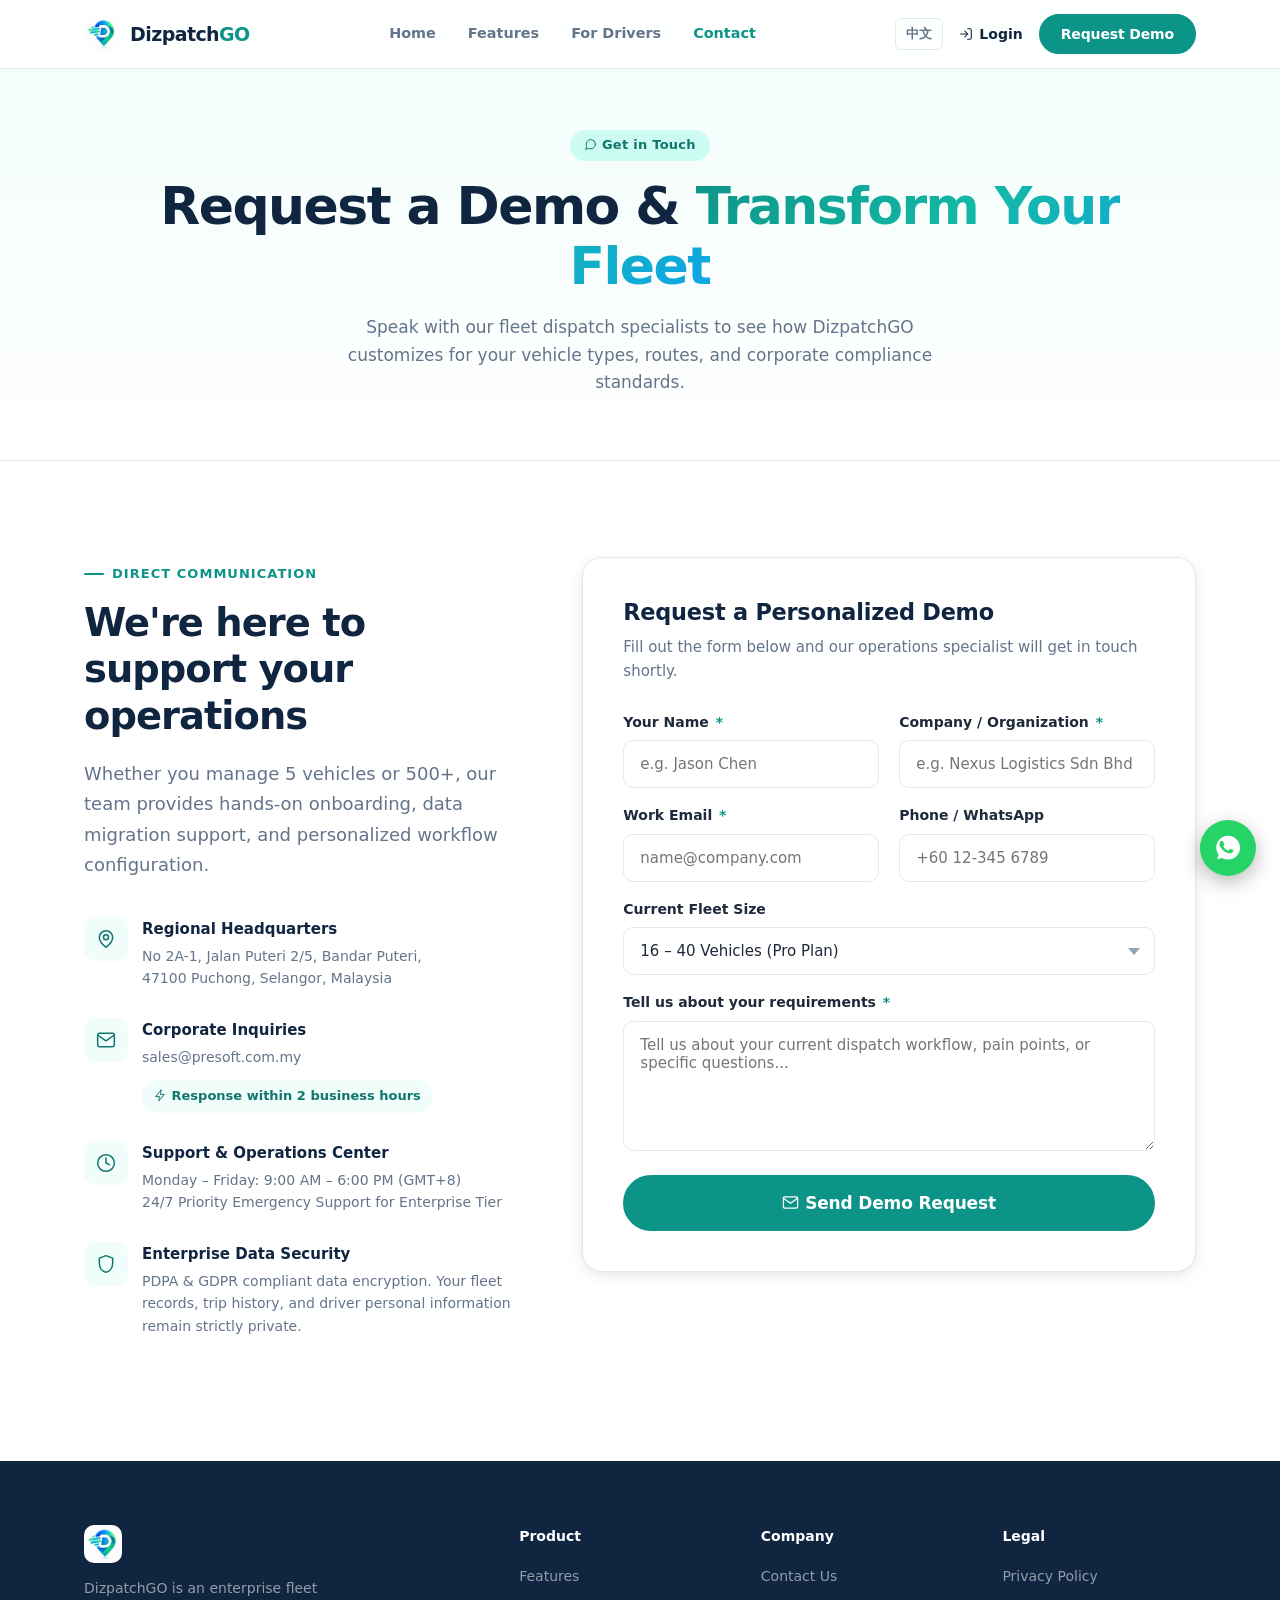
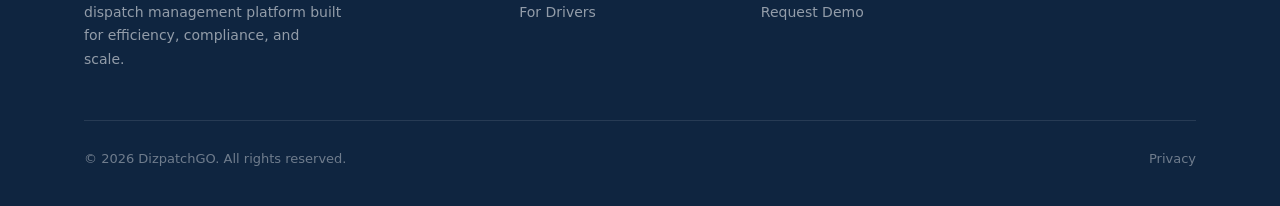
==== contact.html @ c7d15c61 "first commit" ====
<!DOCTYPE html>
<html lang="en">

<head>
  <meta charset="UTF-8">
  <meta name="viewport" content="width=device-width, initial-scale=1.0">
  <meta http-equiv="X-Content-Type-Options" content="nosniff">
  <meta http-equiv="X-Frame-Options" content="DENY">
  <meta http-equiv="Content-Security-Policy"
    content="default-src 'self'; style-src 'self' 'unsafe-inline' https://fonts.googleapis.com; font-src https://fonts.gstatic.com; script-src 'self'; img-src 'self' data:; connect-src 'self';">
  <title>Contact Us — DizpatchGO Fleet Dispatch</title>
  <meta name="description"
    content="Request a live demo of DizpatchGO or get in touch with our enterprise fleet operations consulting team.">
  <meta name="robots" content="index, follow">
  <link rel="preconnect" href="https://fonts.googleapis.com">
  <link rel="preconnect" href="https://fonts.gstatic.com" crossorigin>
  <link href="https://fonts.googleapis.com/css2?family=Inter:wght@300;400;500;600;700;800;900&display=swap"
    rel="stylesheet">
  <link rel="stylesheet" href="css/style.css?v=20260921">
  <style>
    .contact-badge-pill {
      display: inline-flex;
      align-items: center;
      gap: 6px;
      padding: 6px 12px;
      border-radius: 999px;
      background: var(--bg-teal);
      color: var(--teal-dark);
      font-size: 0.8125rem;
      font-weight: 700;
      margin-top: 12px;
    }
  </style>
</head>

<body>

  <!-- ═══════════════════════════════════════════════════
     NAVIGATION
═══════════════════════════════════════════════════ -->
  <header>
    <nav class="nav" role="navigation" aria-label="Main navigation">
      <div class="container">
        <div class="nav-inner">
          <a href="index.html" class="nav-logo" aria-label="DizpatchGO home">
            <img src="assets/brandlogo.png" alt="DizpatchGO Logo" class="logo-mark">
            <span class="logo-text">Dizpatch<span>GO</span></span>
          </a>

          <div class="nav-links" role="menubar">
            <a href="index.html" role="menuitem">
              <span class="en">Home</span><span class="zh">首页</span>
            </a>
            <a href="features.html" role="menuitem">
              <span class="en">Features</span><span class="zh">功能</span>
            </a>
            <a href="for-drivers.html" role="menuitem">
              <span class="en">For Drivers</span><span class="zh">司机专区</span>
            </a>
            <a href="contact.html" class="active" role="menuitem">
              <span class="en">Contact</span><span class="zh">联系我们</span>
            </a>
          </div>

          <div class="nav-cta">
            <button class="lang-switch" id="langSwitchBtn" type="button" aria-label="Switch language">中文</button>
            <a href="https://vehicle-management-system.dizpatchgo.com/" class="nav-login"><svg class="icon-svg" style="display:inline-block;width:1em;height:1em;vertical-align:-0.15em;flex-shrink:0;" viewBox="0 0 24 24" fill="none" stroke="currentColor" stroke-width="1.8" stroke-linecap="round" stroke-linejoin="round" aria-hidden="true" focusable="false"><path d="M15 3h4a2 2 0 0 1 2 2v14a2 2 0 0 1-2 2h-4"/><path d="M10 17l5-5-5-5"/><path d="M15 12H3"/></svg><span class="en">Login</span><span class="zh">登录</span></a>
            <a href="contact.html" class="btn btn-primary btn-sm">
              <span class="en">Request Demo</span><span class="zh">申请演示</span>
            </a>
          </div>

          <button class="hamburger" id="hamburgerBtn" type="button" aria-label="Open menu" aria-expanded="false"
            aria-controls="mobileMenu">
            <span></span><span></span><span></span>
          </button>
        </div>
      </div>
      <div class="mobile-menu" id="mobileMenu" role="menu">
        <a href="index.html" role="menuitem"><span class="en">Home</span><span class="zh">首页</span></a>
        <a href="features.html" role="menuitem"><span class="en">Features</span><span class="zh">功能</span></a>
        <a href="for-drivers.html" role="menuitem"><span class="en">For Drivers</span><span class="zh">司机专区</span></a>
        <a href="contact.html" role="menuitem"><span class="en">Contact</span><span class="zh">联系我们</span></a>
        <button class="lang-switch" id="mobileLangSwitchBtn" type="button"
          style="margin-top:8px;padding:8px 0;text-align:left;background:none;border:none;color:var(--teal);font-weight:700;">Switch
          to 中文</button>
        <a href="https://vehicle-management-system.dizpatchgo.com/" class="nav-login"><svg class="icon-svg" style="display:inline-block;width:1em;height:1em;vertical-align:-0.15em;flex-shrink:0;" viewBox="0 0 24 24" fill="none" stroke="currentColor" stroke-width="1.8" stroke-linecap="round" stroke-linejoin="round" aria-hidden="true" focusable="false"><path d="M15 3h4a2 2 0 0 1 2 2v14a2 2 0 0 1-2 2h-4"/><path d="M10 17l5-5-5-5"/><path d="M15 12H3"/></svg><span class="en">Login</span><span class="zh">登录</span></a>
        <a href="contact.html" class="btn btn-primary btn-sm" style="margin-top:10px;"><span class="en">Request
            Demo</span><span class="zh">申请演示</span></a>
      </div>
    </nav>
  </header>

  <main id="main-content">

    <!-- ═══════════════════════════════════════════════════
     PAGE HERO
═══════════════════════════════════════════════════ -->
    <section class="page-hero" aria-labelledby="contact-hero-heading">
      <div class="container">
        <div class="page-hero-label">
          <span class="badge badge-teal">
            <span class="en"><svg class="icon-svg" style="display:inline-block;width:1em;height:1em;vertical-align:-0.15em;flex-shrink:0;" viewBox="0 0 24 24" fill="none" stroke="currentColor" stroke-width="1.8" stroke-linecap="round" stroke-linejoin="round" aria-hidden="true" focusable="false"><path d="M21 11.5a8.38 8.38 0 0 1-.9 3.8 8.5 8.5 0 0 1-7.6 4.7 8.38 8.38 0 0 1-3.8-.9L3 21l1.9-5.7a8.38 8.38 0 0 1-.9-3.8 8.5 8.5 0 0 1 4.7-7.6 8.38 8.38 0 0 1 3.8-.9h.5a8.48 8.48 0 0 1 8 8v.5Z"/></svg> Get in Touch</span>
            <span class="zh"><svg class="icon-svg" style="display:inline-block;width:1em;height:1em;vertical-align:-0.15em;flex-shrink:0;" viewBox="0 0 24 24" fill="none" stroke="currentColor" stroke-width="1.8" stroke-linecap="round" stroke-linejoin="round" aria-hidden="true" focusable="false"><path d="M21 11.5a8.38 8.38 0 0 1-.9 3.8 8.5 8.5 0 0 1-7.6 4.7 8.38 8.38 0 0 1-3.8-.9L3 21l1.9-5.7a8.38 8.38 0 0 1-.9-3.8 8.5 8.5 0 0 1 4.7-7.6 8.38 8.38 0 0 1 3.8-.9h.5a8.48 8.48 0 0 1 8 8v.5Z"/></svg> 联系我们</span>
          </span>
        </div>
        <h1 class="h1" id="contact-hero-heading">
          <span class="en">Request a Demo &amp; <span class="gradient-text">Transform Your Fleet</span></span>
          <span class="zh">预约系统演示，<span class="gradient-text">重塑车队运营效能</span></span>
        </h1>
        <p>
          <span class="en">Speak with our fleet dispatch specialists to see how DizpatchGO customizes for your vehicle
            types, routes, and corporate compliance standards.</span>
          <span class="zh">与我们的车队调度专家深入沟通，了解 DizpatchGO 如何精准适配您的车型配置、运行线路与企业合规需求。</span>
        </p>
      </div>
    </section>

    <!-- ═══════════════════════════════════════════════════
     CONTACT FORM & INFO SECTION
═══════════════════════════════════════════════════ -->
    <section class="section">
      <div class="container">
        <div class="contact-grid">

          <!-- Left Column: Info & Details -->
          <div class="reveal">
            <div class="section-label">
              <span class="en">Direct Communication</span>
              <span class="zh">直接联系渠道</span>
            </div>
            <h2 class="h2" style="color:var(--navy);margin-bottom:20px;">
              <span class="en">We're here to support your operations</span>
              <span class="zh">时刻为您的车队运营保驾护航</span>
            </h2>
            <p class="body-lg text-muted" style="margin-bottom:36px;">
              <span class="en">Whether you manage 5 vehicles or 500+, our team provides hands-on onboarding, data
                migration support, and personalized workflow configuration.</span>
              <span class="zh">无论您管理 5 辆还是 500+ 辆车，我们团队都提供全流程入驻指导、历史数据迁移协助与个性化调度工作流配置。</span>
            </p>

            <div class="contact-info-item">
              <div class="contact-icon" aria-hidden="true"><svg class="icon-svg" style="display:inline-block;width:1em;height:1em;vertical-align:-0.15em;flex-shrink:0;" viewBox="0 0 24 24" fill="none" stroke="currentColor" stroke-width="1.8" stroke-linecap="round" stroke-linejoin="round" aria-hidden="true" focusable="false"><path d="M20 10c0 6-8 12-8 12s-8-6-8-12a8 8 0 0 1 16 0Z"/><circle cx="12" cy="10" r="3"/></svg></div>
              <div>
                <h4><span class="en">Regional Headquarters</span><span class="zh">区域总部地址</span></h4>
                <p>
                  No 2A-1, Jalan Puteri 2/5, Bandar Puteri,<br>
                  47100 Puchong, Selangor, Malaysia
                </p>
              </div>
            </div>

            <div class="contact-info-item">
              <div class="contact-icon" aria-hidden="true"><svg class="icon-svg" style="display:inline-block;width:1em;height:1em;vertical-align:-0.15em;flex-shrink:0;" viewBox="0 0 24 24" fill="none" stroke="currentColor" stroke-width="1.8" stroke-linecap="round" stroke-linejoin="round" aria-hidden="true" focusable="false"><rect x="2" y="4" width="20" height="16" rx="2"/><path d="m22 6-10 7L2 6"/></svg></div>
              <div>
                <h4><span class="en">Corporate Inquiries</span><span class="zh">商务合作邮箱</span></h4>
                <p>sales@presoft.com.my</p>
                <span class="contact-badge-pill">
                  <span class="en"><svg class="icon-svg" style="display:inline-block;width:1em;height:1em;vertical-align:-0.15em;flex-shrink:0;" viewBox="0 0 24 24" fill="none" stroke="currentColor" stroke-width="1.8" stroke-linecap="round" stroke-linejoin="round" aria-hidden="true" focusable="false"><path d="M13 2 3 14h7l-1 8 10-12h-7l1-8Z"/></svg> Response within 2 business hours</span>
                  <span class="zh"><svg class="icon-svg" style="display:inline-block;width:1em;height:1em;vertical-align:-0.15em;flex-shrink:0;" viewBox="0 0 24 24" fill="none" stroke="currentColor" stroke-width="1.8" stroke-linecap="round" stroke-linejoin="round" aria-hidden="true" focusable="false"><path d="M13 2 3 14h7l-1 8 10-12h-7l1-8Z"/></svg> 2个工作小时内快速响应</span>
                </span>
              </div>
            </div>

            <div class="contact-info-item">
              <div class="contact-icon" aria-hidden="true"><svg class="icon-svg" style="display:inline-block;width:1em;height:1em;vertical-align:-0.15em;flex-shrink:0;" viewBox="0 0 24 24" fill="none" stroke="currentColor" stroke-width="1.8" stroke-linecap="round" stroke-linejoin="round" aria-hidden="true" focusable="false"><circle cx="12" cy="12" r="10"/><path d="M12 6v6l4 2"/></svg></div>
              <div>
                <h4><span class="en">Support &amp; Operations Center</span><span class="zh">技术支持与运营中心</span></h4>
                <p>
                  <span class="en">Monday – Friday: 9:00 AM – 6:00 PM (GMT+8)<br>24/7 Priority Emergency Support for
                    Enterprise Tier</span>
                  <span class="zh">周一至周五：上午 9:00 – 晚上 6:00 (GMT+8)<br>企业尊享版客户享受 24/7 全天候紧急专线响应</span>
                </p>
              </div>
            </div>

            <div class="contact-info-item">
              <div class="contact-icon" aria-hidden="true"><svg class="icon-svg" style="display:inline-block;width:1em;height:1em;vertical-align:-0.15em;flex-shrink:0;" viewBox="0 0 24 24" fill="none" stroke="currentColor" stroke-width="1.8" stroke-linecap="round" stroke-linejoin="round" aria-hidden="true" focusable="false"><path d="M12 2 4 5v6c0 5.25 3.4 9.74 8 11 4.6-1.26 8-5.75 8-11V5Z"/></svg></div>
              <div>
                <h4><span class="en">Enterprise Data Security</span><span class="zh">企业级数据隐私安全</span></h4>
                <p>
                  <span class="en">PDPA &amp; GDPR compliant data encryption. Your fleet records, trip history, and
                    driver personal information remain strictly private.</span>
                  <span class="zh">符合 PDPA 及国际主流数据安全合规标准。您的车队轨迹、行程明细及司机个人档案受到全链路加密保护。</span>
                </p>
              </div>
            </div>
          </div>

          <!-- Right Column: Interactive Form -->
          <div class="reveal reveal-delay-1">
            <div class="form-card">
              <h2 class="h3">
                <span class="en">Request a Personalized Demo</span>
                <span class="zh">申请定制化系统演示</span>
              </h2>
              <p>
                <span class="en">Fill out the form below and our operations specialist will get in touch shortly.</span>
                <span class="zh">请填写以下信息，我们的调度解决方案专家将尽快与您取得联系。</span>
              </p>

              <form id="contactForm" action="send-demo.php" method="POST" novalidate>
                <!-- Honeypot anti-spam field (hidden) -->
                <input type="text" name="hp_field" class="honeypot" tabindex="-1" autocomplete="off" aria-hidden="true">

                <div id="formFields">
                  <div class="form-grid">
                    <div class="form-group">
                      <label class="form-label" for="fname">
                        <span class="en">Your Name</span><span class="zh">姓名</span>
                        <span class="req">*</span>
                      </label>
                      <input type="text" id="fname" name="name" class="form-control" placeholder="e.g. Jason Chen"
                        required autocomplete="name" aria-describedby="fname-error">
                      <span id="fname-error" class="form-error">
                        <span class="en">Please enter your name</span>
                        <span class="zh">请输入您的姓名</span>
                      </span>
                    </div>

                    <div class="form-group">
                      <label class="form-label" for="fcompany">
                        <span class="en">Company / Organization</span><span class="zh">公司或车队名称</span>
                        <span class="req">*</span>
                      </label>
                      <input type="text" id="fcompany" name="company" class="form-control"
                        placeholder="e.g. Nexus Logistics Sdn Bhd" required autocomplete="organization"
                        aria-describedby="fcompany-error">
                      <span id="fcompany-error" class="form-error">
                        <span class="en">Please enter your company name</span>
                        <span class="zh">请输入您的公司名称</span>
                      </span>
                    </div>
                  </div>

                  <div class="form-grid" style="margin-top: 16px;">
                    <div class="form-group">
                      <label class="form-label" for="femail">
                        <span class="en">Work Email</span><span class="zh">工作邮箱</span>
                        <span class="req">*</span>
                      </label>
                      <input type="email" id="femail" name="email" class="form-control" placeholder="name@company.com"
                        required autocomplete="email" aria-describedby="femail-error">
                      <span id="femail-error" class="form-error">
                        <span class="en">Please enter a valid work email</span>
                        <span class="zh">请输入有效的电子邮箱</span>
                      </span>
                    </div>

                    <div class="form-group">
                      <label class="form-label" for="fphone">
                        <span class="en">Phone / WhatsApp</span><span class="zh">联系电话 / WhatsApp</span>
                      </label>
                      <input type="tel" id="fphone" name="phone" class="form-control" placeholder="+60 12-345 6789"
                        autocomplete="tel" aria-describedby="fphone-error">
                      <span id="fphone-error" class="form-error">
                        <span class="en">Please enter a valid phone number</span>
                        <span class="zh">请输入有效的电话号码</span>
                      </span>
                    </div>
                  </div>

                  <div class="form-group" style="margin-top: 16px;">
                    <label class="form-label" for="ffleet">
                      <span class="en">Current Fleet Size</span><span class="zh">当前运营车队规模</span>
                    </label>
                    <select id="ffleet" name="fleet_size" class="form-control">
                      <option value="1-15">1 – 15 Vehicles (Basic Plan)</option>
                      <option value="16-40" selected>16 – 40 Vehicles (Pro Plan)</option>
                      <option value="41-80">41 – 80 Vehicles (Premium Plan)</option>
                      <option value="80+">80+ Vehicles (Enterprise Plan)</option>
                    </select>
                  </div>

                  <div class="form-group" style="margin-top: 16px;">
                    <label class="form-label" for="fmessage">
                      <span class="en">Tell us about your requirements</span><span class="zh">需求说明与备注</span>
                      <span class="req">*</span>
                    </label>
                    <textarea id="fmessage" name="message" class="form-control"
                      placeholder="Tell us about your current dispatch workflow, pain points, or specific questions..."
                      required rows="4" aria-describedby="fmessage-error"></textarea>
                    <span id="fmessage-error" class="form-error">
                      <span class="en">Please provide at least 10 characters describing your needs</span>
                      <span class="zh">请至少输入10个字符描述您的具体需求</span>
                    </span>
                  </div>
                </div>

                <!-- Server / General Error Box -->
                <div id="formGeneralError" class="form-alert-error" role="alert"></div>

                <button type="submit" id="submitBtn" class="btn btn-primary btn-lg" style="width:100%;margin-top:24px;">
                  <span class="en"><svg class="icon-svg" style="display:inline-block;width:1em;height:1em;vertical-align:-0.15em;flex-shrink:0;" viewBox="0 0 24 24" fill="none" stroke="currentColor" stroke-width="1.8" stroke-linecap="round" stroke-linejoin="round" aria-hidden="true" focusable="false"><rect x="2" y="4" width="20" height="16" rx="2"/><path d="m22 6-10 7L2 6"/></svg> Send Demo Request</span>
                  <span class="zh"><svg class="icon-svg" style="display:inline-block;width:1em;height:1em;vertical-align:-0.15em;flex-shrink:0;" viewBox="0 0 24 24" fill="none" stroke="currentColor" stroke-width="1.8" stroke-linecap="round" stroke-linejoin="round" aria-hidden="true" focusable="false"><rect x="2" y="4" width="20" height="16" rx="2"/><path d="m22 6-10 7L2 6"/></svg> 提交演示申请</span>
                </button>

                <!-- Success State Message -->
                <div id="formSuccess" class="form-success" role="alert" aria-live="polite">
                  <div class="success-icon"><svg class="icon-svg" style="display:inline-block;width:1em;height:1em;vertical-align:-0.15em;flex-shrink:0;" viewBox="0 0 24 24" fill="none" stroke="currentColor" stroke-width="1.8" stroke-linecap="round" stroke-linejoin="round" aria-hidden="true" focusable="false"><path d="M22 11.08V12a10 10 0 1 1-5.93-9.14"/><path d="M22 4 12 14.01l-3-3"/></svg></div>
                  <h3 class="h3">
                    <span class="en">Demo Request Received!</span>
                    <span class="zh">演示申请已成功提交！</span>
                  </h3>
                  <p>
                    <span class="en">Thank you for your interest in DizpatchGO. We've opened your mail client with
                      prefilled details. A fleet specialist will follow up shortly.</span>
                    <span class="zh">感谢您对 DizpatchGO 的关注！系统已为您生成预填邮件，我们的车队解决方案顾问将尽快与您取得联系。</span>
                  </p>
                </div>
              </form>
            </div>
          </div>

        </div>
      </div>
    </section>

  </main>

  <!-- ═══════════════════════════════════════════════════
     FOOTER
═══════════════════════════════════════════════════ -->
  <footer class="footer" role="contentinfo">
    <div class="container">
      <div class="footer-grid">
        <div class="footer-brand">
          <img src="assets/brandlogo.png" alt="DizpatchGO Logo" class="logo-mark">
          <p class="en">DizpatchGO is an enterprise fleet dispatch management platform built for efficiency, compliance,
            and scale.</p>
          <p class="zh">DizpatchGO 是一个专为效率、合规和规模化设计的企业车队调度管理平台。</p>
        </div>
        <div class="footer-col">
          <h4 class="en">Product</h4>
          <h4 class="zh">产品</h4>
          <ul>
            <li><a href="features.html"><span class="en">Features</span><span class="zh">功能</span></a></li>
            <li><a href="for-drivers.html"><span class="en">For Drivers</span><span class="zh">司机专区</span></a></li>
          </ul>
        </div>
        <div class="footer-col">
          <h4 class="en">Company</h4>
          <h4 class="zh">公司</h4>
          <ul>
            <li><a href="contact.html"><span class="en">Contact Us</span><span class="zh">联系我们</span></a></li>
            <li><a href="contact.html"><span class="en">Request Demo</span><span class="zh">申请演示</span></a></li>
          </ul>
        </div>
        <div class="footer-col">
          <h4 class="en">Legal</h4>
          <h4 class="zh">法律</h4>
          <ul>
            <li><a href="privacy-policy.html"><span class="en">Privacy Policy</span><span class="zh">隐私政策</span></a></li>
          </ul>
        </div>
      </div>
      <div class="footer-bottom">
        <p class="en">&copy; 2026 DizpatchGO. All rights reserved.</p>
        <p class="zh">&copy; 2026 DizpatchGO. 保留所有权利。</p>
        <div class="footer-bottom-links">
          <a href="privacy-policy.html" rel="noopener noreferrer"><span class="en">Privacy</span><span class="zh">隐私</span></a>
        </div>
      </div>
    </div>
  </footer>

  <!-- Floating WhatsApp Button -->
  <a href="https://wa.link/zyk4vm" class="whatsapp-float" target="_blank" rel="noopener" aria-label="Chat with us on WhatsApp"
     style="position:fixed;right:24px;bottom:24px;width:56px;height:56px;min-width:56px;min-height:56px;border-radius:50%;background:#25d366;display:flex;align-items:center;justify-content:center;box-shadow:0 6px 20px rgba(0,0,0,.28);z-index:999;line-height:0;">
    <svg viewBox="0 0 32 32" aria-hidden="true" focusable="false" style="display:block;width:30px;height:30px;flex-shrink:0;">
      <path fill="#fff" d="M16 3C9.1 3 3.5 8.6 3.5 15.5c0 2.7.9 5.3 2.5 7.4L4.5 28l5.3-1.4c2 1.1 4.3 1.7 6.6 1.7 6.9 0 12.5-5.6 12.5-12.5S22.9 3 16 3z"/>
      <path fill="#25d366" d="M21.4 18.2c-.4-.2-2.2-1.1-2.6-1.2-.3-.1-.6-.2-.9.2-.3.4-1 1.2-1.2 1.4-.2.2-.4.3-.8.1-2.1-1.1-3.5-1.9-4.9-4.3-.4-.6.4-.6 1-1.9.1-.3 0-.5-.1-.7-.1-.2-.8-2-1.2-2.7-.3-.7-.6-.6-.8-.6h-.7c-.3 0-.6.1-.9.4-.3.3-1.3 1.3-1.3 3 0 1.8 1.3 3.5 1.5 3.7.2.3 2.4 3.7 5.9 5.1 3.5 1.3 3.5.9 4.6.8 1.2-.1 2.2-.9 2.5-1.7.3-.7.3-1.4.2-1.6-.1-.2-.4-.3-.5-.3z"/>
    </svg>
  </a>


  <script src="js/nav.js?v=20260921"></script>
  <script src="js/contact.js?v=20260921"></script>
</body>

</html>
---- css/style.css ----
/* ============================================================
   DizpatchGO — Shared Design System
   ============================================================ */

/* ---------- Google Fonts ---------- */
@import url('https://fonts.googleapis.com/css2?family=Inter:wght@300;400;500;600;700;800;900&display=swap');

/* ---------- Design Tokens ---------- */
:root {
  --teal:       #0d9488;
  --teal-dark:  #0f766e;
  --teal-light: #ccfbf1;
  --navy:       #0f2540;
  --navy-light: #1e3a5f;
  --text:       #1e293b;
  --muted:      #64748b;
  --muted-2:    #94a3b8;
  --border:     #e2e8f0;
  --bg:         #ffffff;
  --bg-subtle:  #f8fafc;
  --bg-teal:    #f0fdfa;
  --card:       #ffffff;
  --shadow-sm:  0 1px 3px rgba(0,0,0,.07), 0 1px 2px rgba(0,0,0,.04);
  --shadow:     0 4px 16px rgba(0,0,0,.08), 0 1px 4px rgba(0,0,0,.04);
  --shadow-lg:  0 20px 50px rgba(0,0,0,.12), 0 4px 12px rgba(0,0,0,.06);
  --radius:     14px;
  --radius-sm:  9px;
  --radius-lg:  20px;
  --transition: all 0.22s cubic-bezier(0.16,1,0.3,1);
}

/* ---------- Reset & Base ---------- */
*, *::before, *::after { box-sizing: border-box; margin: 0; padding: 0; }
html { scroll-behavior: smooth; font-size: 16px; }
body {
  font-family: 'Inter', system-ui, -apple-system, sans-serif;
  color: var(--text);
  background: var(--bg);
  line-height: 1.6;
  -webkit-font-smoothing: antialiased;
}
img, video { max-width: 100%; display: block; }
a { color: inherit; text-decoration: none; }
ul { list-style: none; }
button { font-family: inherit; cursor: pointer; }

/* ---------- Typography ---------- */
.h1 { font-size: clamp(2rem, 5vw, 3.25rem); font-weight: 900; line-height: 1.15; letter-spacing: -0.03em; }
.h2 { font-size: clamp(1.6rem, 3.5vw, 2.4rem); font-weight: 800; line-height: 1.2; letter-spacing: -0.025em; }
.h3 { font-size: clamp(1.1rem, 2vw, 1.4rem); font-weight: 700; line-height: 1.3; letter-spacing: -0.01em; }
.h4 { font-size: 1rem; font-weight: 700; }
.body-lg { font-size: 1.125rem; line-height: 1.7; }
.body-sm { font-size: 0.875rem; }
.caption { font-size: 0.8125rem; color: var(--muted); }

.text-teal   { color: var(--teal); }
.text-navy   { color: var(--navy); }
.text-muted  { color: var(--muted); }
.text-white  { color: #fff; }

/* ---------- Layout ---------- */
.container {
  width: 100%;
  max-width: 1160px;
  margin: 0 auto;
  padding: 0 24px;
}
.section { padding: 96px 0; }
.section-sm { padding: 64px 0; }
.grid-2 { display: grid; grid-template-columns: repeat(2, 1fr); gap: 32px; }
.grid-3 { display: grid; grid-template-columns: repeat(3, 1fr); gap: 28px; }
.grid-4 { display: grid; grid-template-columns: repeat(4, 1fr); gap: 24px; }
.flex { display: flex; }
.flex-center { display: flex; align-items: center; justify-content: center; }
.flex-between { display: flex; align-items: center; justify-content: space-between; }
.gap-8  { gap: 8px; }
.gap-12 { gap: 12px; }
.gap-16 { gap: 16px; }
.gap-24 { gap: 24px; }
.gap-32 { gap: 32px; }

/* ---------- Buttons ---------- */
.btn {
  display: inline-flex;
  align-items: center;
  justify-content: center;
  gap: 8px;
  height: 48px;
  padding: 0 28px;
  font-size: 0.9375rem;
  font-weight: 700;
  border-radius: 999px;
  border: 2px solid transparent;
  transition: var(--transition);
  white-space: nowrap;
  letter-spacing: -0.01em;
  cursor: pointer;
}
.btn-sm { height: 40px; padding: 0 20px; font-size: 0.875rem; }
.btn-lg { height: 56px; padding: 0 40px; font-size: 1.0625rem; }

.btn-primary {
  background: var(--teal);
  color: #fff;
  border-color: var(--teal);
}
.btn-primary:hover {
  background: var(--teal-dark);
  border-color: var(--teal-dark);
  transform: translateY(-1px);
  box-shadow: 0 8px 24px rgba(13,148,136,.35);
}

.btn-outline {
  background: transparent;
  color: var(--teal);
  border-color: var(--teal);
}
.btn-outline:hover {
  background: var(--teal);
  color: #fff;
  transform: translateY(-1px);
}

.btn-ghost {
  background: rgba(255,255,255,.1);
  color: #fff;
  border-color: rgba(255,255,255,.25);
}
.btn-ghost:hover {
  background: rgba(255,255,255,.2);
  border-color: rgba(255,255,255,.4);
}

.btn-white {
  background: #fff;
  color: var(--navy);
  border-color: #fff;
}
.btn-white:hover {
  background: #f1f5f9;
  transform: translateY(-1px);
  box-shadow: 0 8px 24px rgba(0,0,0,.15);
}

/* ---------- Cards ---------- */
.card {
  background: var(--card);
  border: 1px solid var(--border);
  border-radius: var(--radius);
  box-shadow: var(--shadow-sm);
  transition: var(--transition);
}
.card:hover {
  box-shadow: var(--shadow);
  transform: translateY(-2px);
  border-color: #cbd5e1;
}
.card-body { padding: 28px; }

/* ---------- Badges & Chips ---------- */
.badge {
  display: inline-flex;
  align-items: center;
  gap: 6px;
  padding: 5px 14px;
  border-radius: 999px;
  font-size: 0.8125rem;
  font-weight: 700;
  letter-spacing: 0.02em;
}
.badge-teal   { background: var(--teal-light); color: var(--teal-dark); }
.badge-navy   { background: var(--navy); color: #fff; }
.badge-subtle { background: var(--bg-subtle); color: var(--muted); border: 1px solid var(--border); }

/* ---------- Section Headers ---------- */
.section-label {
  display: inline-flex;
  align-items: center;
  gap: 8px;
  font-size: 0.8125rem;
  font-weight: 700;
  letter-spacing: 0.08em;
  text-transform: uppercase;
  color: var(--teal);
  margin-bottom: 16px;
}
.section-label::before {
  content: '';
  display: inline-block;
  width: 20px;
  height: 2px;
  background: var(--teal);
  border-radius: 999px;
}

.section-header { text-align: center; max-width: 680px; margin: 0 auto 56px; }
.section-header p { margin-top: 16px; font-size: 1.0625rem; color: var(--muted); }

/* ---------- Dividers ---------- */
.divider { width: 100%; height: 1px; background: var(--border); margin: 0; }

/* ---------- Gradient Text ---------- */
.gradient-text {
  background: linear-gradient(135deg, var(--teal) 0%, #14b8a6 50%, #0ea5e9 100%);
  -webkit-background-clip: text;
  -webkit-text-fill-color: transparent;
  background-clip: text;
}

/* ============================================================
   NAVIGATION
   ============================================================ */
.nav {
  position: fixed;
  top: 0;
  left: 0;
  right: 0;
  z-index: 100;
  background: rgba(255,255,255,0.92);
  backdrop-filter: blur(20px) saturate(1.8);
  -webkit-backdrop-filter: blur(20px) saturate(1.8);
  border-bottom: 1px solid rgba(226,232,240,0.7);
  transition: box-shadow 0.3s ease;
}
.nav.scrolled {
  box-shadow: 0 4px 20px rgba(0,0,0,.07);
}
.nav-inner {
  height: 68px;
  display: flex;
  align-items: center;
  justify-content: space-between;
  gap: 24px;
}
.nav-logo {
  display: flex;
  align-items: center;
  gap: 10px;
  text-decoration: none;
  flex-shrink: 0;
}
.nav-logo .logo-mark {
  width: 36px;
  height: 36px;
  border-radius: 10px;
  display: block;
  object-fit: contain;
}
.nav-logo .logo-text {
  font-size: 1.1875rem;
  font-weight: 800;
  color: var(--navy);
  letter-spacing: -0.03em;
}
.nav-logo .logo-text span { color: var(--teal); }

.nav-links {
  display: flex;
  align-items: center;
  gap: 4px;
}
.nav-links a {
  font-size: 0.9rem;
  font-weight: 600;
  color: var(--muted);
  padding: 8px 14px;
  border-radius: 8px;
  transition: color .2s, background .2s;
  text-decoration: none;
}
.nav-links a:hover { color: var(--navy); background: var(--bg-subtle); }
.nav-links a.active { color: var(--teal); }

.nav-cta { display: flex; align-items: center; gap: 10px; }
.nav-cta .lang-switch {
  font-size: 0.8125rem;
  font-weight: 600;
  color: var(--muted);
  background: none;
  border: 1px solid var(--border);
  border-radius: 6px;
  padding: 6px 10px;
  cursor: pointer;
  transition: var(--transition);
}
.nav-cta .lang-switch:hover { color: var(--navy); border-color: #94a3b8; }

/* Hamburger */
.hamburger {
  display: none;
  flex-direction: column;
  justify-content: center;
  gap: 5px;
  width: 40px;
  height: 40px;
  background: none;
  border: 1px solid var(--border);
  border-radius: 8px;
  cursor: pointer;
  padding: 8px;
}
.hamburger span {
  display: block;
  height: 2px;
  background: var(--navy);
  border-radius: 999px;
  transition: var(--transition);
}
.hamburger.open span:nth-child(1) { transform: rotate(45deg) translate(5px,5px); }
.hamburger.open span:nth-child(2) { opacity: 0; transform: scaleX(0); }
.hamburger.open span:nth-child(3) { transform: rotate(-45deg) translate(5px,-5px); }

/* Mobile nav */
.mobile-menu {
  display: none;
  flex-direction: column;
  border-top: 1px solid var(--border);
  background: #fff;
  padding: 16px 24px 24px;
  gap: 4px;
}
.mobile-menu.open { display: flex; }
.mobile-menu a {
  font-size: 1rem;
  font-weight: 600;
  color: var(--text);
  padding: 12px 0;
  border-bottom: 1px solid var(--border);
}
.mobile-menu a:last-child { border-bottom: none; }
.mobile-menu .btn { margin-top: 12px; width: 100%; justify-content: center; }

/* ============================================================
   HERO
   ============================================================ */
.hero {
  padding-top: 140px;
  padding-bottom: 80px;
  overflow: hidden;
  position: relative;
}
.hero-bg {
  position: absolute;
  inset: 0;
  background:
    radial-gradient(ellipse 70% 60% at 60% 0%, rgba(13,148,136,.06) 0%, transparent 60%),
    radial-gradient(ellipse 50% 40% at 100% 50%, rgba(14,165,233,.05) 0%, transparent 60%);
  pointer-events: none;
}
.hero-inner {
  display: grid;
  grid-template-columns: 1fr 1fr;
  gap: 60px;
  align-items: center;
  padding: 24px;
  border-radius: 28px;
  background:
    linear-gradient(135deg, rgba(255, 255, 255, 0.90), rgba(255, 255, 255, 0.80)),
    url('../assets/DG_banner.jpg') center center / cover no-repeat;
  box-shadow: 0 20px 50px rgba(15, 23, 42, 0.14);
}
.hero-label { margin-bottom: 20px; }
.hero-title { color: var(--navy); margin-bottom: 24px; }
.hero-title em { font-style: normal; color: var(--teal); }
.hero-desc { color: var(--muted); margin-bottom: 36px; max-width: 480px; }
.hero-actions { display: flex; align-items: center; gap: 14px; flex-wrap: wrap; }
.hero-stats {
  display: flex;
  align-items: center;
  gap: 28px;
  margin-top: 48px;
  padding-top: 28px;
  border-top: 1px solid var(--border);
}
.hero-stat-item .val {
  font-size: 1.625rem;
  font-weight: 900;
  color: var(--navy);
  letter-spacing: -0.04em;
}
.hero-stat-item .lbl {
  font-size: 0.8rem;
  color: var(--muted);
  font-weight: 500;
  margin-top: 2px;
}

/* Dashboard mockup */
.hero-visual {
  position: relative;
  z-index: 1;
}
.dashboard-mock {
  background: rgba(15, 23, 42, 0.82);
  border: 1px solid rgba(255,255,255,.08);
  border-radius: 18px;
  overflow: hidden;
  box-shadow: var(--shadow-lg);
  position: relative;
  aspect-ratio: 16/11;
  backdrop-filter: blur(2px);
}
.dash-topbar {
  background: rgba(255,255,255,.06);
  height: 44px;
  display: flex;
  align-items: center;
  padding: 0 16px;
  gap: 8px;
}
.dash-dot { width: 10px; height: 10px; border-radius: 50%; }
.dash-dot:nth-child(1) { background: #ff5f56; }
.dash-dot:nth-child(2) { background: #ffbd2e; }
.dash-dot:nth-child(3) { background: #27c93f; }

.dash-body { display: flex; height: calc(100% - 44px); }
.dash-sidebar {
  width: 52px;
  background: rgba(255,255,255,.04);
  display: flex;
  flex-direction: column;
  align-items: center;
  padding: 16px 0;
  gap: 10px;
}
.dash-nav-dot {
  width: 28px;
  height: 28px;
  border-radius: 8px;
  background: rgba(255,255,255,.08);
}
.dash-nav-dot.active { background: var(--teal); }

.dash-content { flex: 1; padding: 16px; display: flex; flex-direction: column; gap: 10px; }

.dash-kpi-row {
  display: grid;
  grid-template-columns: repeat(4, 1fr);
  gap: 8px;
}
.dash-kpi {
  background: rgba(255,255,255,.07);
  border-radius: 8px;
  padding: 10px;
}
.dash-kpi .kv {
  font-size: 18px;
  font-weight: 800;
  color: #fff;
}
.dash-kpi .kl {
  font-size: 9px;
  color: rgba(255,255,255,.5);
  margin-top: 2px;
}
.dash-kpi .ks {
  font-size: 9px;
  color: var(--teal);
  font-weight: 700;
  margin-top: 4px;
}

.dash-panels { display: grid; grid-template-columns: 2fr 1fr; gap: 8px; flex: 1; }
.dash-panel {
  background: rgba(255,255,255,.06);
  border-radius: 8px;
  padding: 10px;
}
.dash-panel-title { font-size: 9px; font-weight: 700; color: rgba(255,255,255,.6); margin-bottom: 8px; text-transform: uppercase; letter-spacing: .05em; }
.dash-bar-row { display: flex; align-items: center; gap: 6px; margin-bottom: 6px; }
.dash-bar-label { font-size: 8px; color: rgba(255,255,255,.5); width: 40px; flex-shrink: 0; }
.dash-bar-track { flex: 1; height: 6px; background: rgba(255,255,255,.1); border-radius: 999px; overflow: hidden; }
.dash-bar-fill { height: 100%; background: var(--teal); border-radius: 999px; }
.dash-bar-val { font-size: 8px; color: rgba(255,255,255,.7); width: 20px; text-align: right; }

.dash-order-row { display: flex; align-items: center; justify-content: space-between; margin-bottom: 6px; }
.dash-order-dot { width: 7px; height: 7px; border-radius: 50%; flex-shrink: 0; }
.dash-order-name { font-size: 8px; color: rgba(255,255,255,.7); flex: 1; margin: 0 6px; }
.dash-order-status { font-size: 7px; font-weight: 700; padding: 2px 6px; border-radius: 999px; }
.status-assigned { background: rgba(13,148,136,.3); color: #5eead4; }
.status-pending  { background: rgba(245,158,11,.3); color: #fbbf24; }
.status-ongoing  { background: rgba(59,130,246,.3); color: #93c5fd; }

/* Floating badges on hero mockup */
.hero-badge {
  position: absolute;
  background: #fff;
  border-radius: 12px;
  padding: 10px 14px;
  box-shadow: 0 8px 30px rgba(0,0,0,.12);
  font-size: 0.8125rem;
  font-weight: 700;
  color: var(--navy);
  display: flex;
  align-items: center;
  gap: 8px;
  animation: float 4s ease-in-out infinite;
}
.hero-badge .ic { font-size: 1.2rem; }
.hero-badge-1 { bottom: -18px; left: -20px; animation-delay: 0s; }
.hero-badge-2 { top: 24px; right: -18px; animation-delay: 1.5s; font-size: 0.75rem; }
@keyframes float {
  0%, 100% { transform: translateY(0); }
  50%       { transform: translateY(-8px); }
}

/* ============================================================
   LOGOS / TRUST BAR
   ============================================================ */
.trust-bar {
  padding: 28px 0;
  border-top: 1px solid var(--border);
  border-bottom: 1px solid var(--border);
  background: var(--bg-subtle);
}
.trust-bar-inner {
  display: flex;
  align-items: center;
  gap: 12px;
  flex-wrap: wrap;
}
.trust-label { font-size: 0.8125rem; font-weight: 600; color: var(--muted-2); white-space: nowrap; margin-right: 8px; }
.trust-chips { display: flex; align-items: center; gap: 10px; flex-wrap: wrap; }
.trust-chip {
  display: inline-flex;
  align-items: center;
  gap: 6px;
  padding: 7px 16px;
  border-radius: 999px;
  background: #fff;
  border: 1px solid var(--border);
  font-size: 0.8125rem;
  font-weight: 600;
  color: var(--muted);
}

/* ============================================================
   FEATURE CARDS
   ============================================================ */
.feature-icon {
  width: 52px;
  height: 52px;
  border-radius: 14px;
  display: flex;
  align-items: center;
  justify-content: center;
  font-size: 1.5rem;
  margin-bottom: 18px;
  transition: var(--transition);
}
.feature-icon-teal  { background: var(--bg-teal); }
.feature-icon-navy  { background: rgba(15,37,64,.07); }
.feature-icon-amber { background: #fffbeb; }
.feature-icon-blue  { background: #eff6ff; }
.feature-icon-rose  { background: #fff1f2; }
.feature-icon-violet{ background: #f5f3ff; }

.feature-card .card-body { padding: 28px; }
.feature-card h3 { font-size: 1rem; font-weight: 700; color: var(--navy); margin-bottom: 10px; }
.feature-card p  { font-size: 0.9rem; color: var(--muted); line-height: 1.65; }

/* ============================================================
   HOW IT WORKS
   ============================================================ */
.how-steps { display: grid; grid-template-columns: repeat(3, 1fr); gap: 0; position: relative; }
.how-steps::before {
  content: '';
  position: absolute;
  top: 40px;
  left: calc(16.67% + 24px);
  right: calc(16.67% + 24px);
  height: 2px;
  background: linear-gradient(90deg, var(--teal), #0ea5e9);
  border-radius: 999px;
  opacity: .3;
}
.step-item { text-align: center; padding: 0 24px; }
.step-num {
  width: 80px;
  height: 80px;
  border-radius: 50%;
  background: linear-gradient(135deg, var(--teal), #14b8a6);
  color: #fff;
  font-size: 1.5rem;
  font-weight: 900;
  display: flex;
  align-items: center;
  justify-content: center;
  margin: 0 auto 20px;
  box-shadow: 0 8px 24px rgba(13,148,136,.25);
  position: relative;
  z-index: 1;
}
.step-item h3 { font-size: 1rem; font-weight: 700; color: var(--navy); margin-bottom: 10px; }
.step-item p  { font-size: 0.875rem; color: var(--muted); line-height: 1.65; }

/* ============================================================
   CTA BANNER
   ============================================================ */
.cta-banner {
  background: linear-gradient(135deg, var(--navy) 0%, var(--navy-light) 100%);
  border-radius: 24px;
  padding: 72px 60px;
  text-align: center;
  position: relative;
  overflow: hidden;
}
.cta-banner::before {
  content: '';
  position: absolute;
  width: 500px;
  height: 500px;
  border-radius: 50%;
  background: radial-gradient(circle, rgba(13,148,136,.18) 0%, transparent 70%);
  top: -120px;
  right: -100px;
  pointer-events: none;
}
.cta-banner h2 { color: #fff; margin-bottom: 16px; }
.cta-banner p  { color: rgba(255,255,255,.7); margin-bottom: 36px; font-size: 1.0625rem; }
.cta-banner-actions { display: flex; align-items: center; justify-content: center; gap: 14px; flex-wrap: wrap; }

/* ============================================================
   FOOTER
   ============================================================ */
.footer {
  background: var(--navy);
  color: rgba(255,255,255,.75);
  padding: 64px 0 36px;
}
.footer-grid {
  display: grid;
  grid-template-columns: 2fr 1fr 1fr 1fr;
  gap: 48px;
  margin-bottom: 48px;
}
.footer-brand .logo-mark {
  width: 38px;
  height: 38px;
  border-radius: 10px;
  display: block;
  object-fit: contain;
  margin-bottom: 14px;
}
.footer-brand p { font-size: 0.875rem; color: rgba(255,255,255,.55); line-height: 1.7; max-width: 260px; }
.footer-col h4 { font-size: 0.875rem; font-weight: 700; color: #fff; margin-bottom: 16px; }
.footer-col ul { display: flex; flex-direction: column; gap: 10px; }
.footer-col ul li a {
  font-size: 0.875rem;
  color: rgba(255,255,255,.55);
  transition: color .2s;
}
.footer-col ul li a:hover { color: #fff; }
.footer-bottom {
  padding-top: 28px;
  border-top: 1px solid rgba(255,255,255,.1);
  display: flex;
  align-items: center;
  justify-content: space-between;
  flex-wrap: wrap;
  gap: 12px;
}
.footer-bottom p { font-size: 0.8125rem; color: rgba(255,255,255,.4); }
.footer-bottom-links { display: flex; gap: 20px; }
.footer-bottom-links a { font-size: 0.8125rem; color: rgba(255,255,255,.4); transition: color .2s; }
.footer-bottom-links a:hover { color: rgba(255,255,255,.8); }

/* ============================================================
   FORMS
   ============================================================ */
.form-group { display: flex; flex-direction: column; gap: 7px; }
.form-label { font-size: 0.875rem; font-weight: 600; color: var(--text); }
.form-label .req { color: var(--teal); margin-left: 2px; }
.form-control {
  width: 100%;
  height: 48px;
  padding: 0 16px;
  border: 1.5px solid var(--border);
  border-radius: 10px;
  font-size: 0.9375rem;
  font-family: inherit;
  color: var(--text);
  background: #fff;
  transition: var(--transition);
  outline: none;
}
.form-control:focus {
  border-color: var(--teal);
  box-shadow: 0 0 0 3px rgba(13,148,136,.12);
}
.form-control:invalid:not(:placeholder-shown) {
  border-color: #dc2626;
}
textarea.form-control {
  height: auto;
  padding: 14px 16px;
  resize: vertical;
  min-height: 130px;
}
select.form-control { appearance: none; background-image: url("data:image/svg+xml,%3Csvg xmlns='http://www.w3.org/2000/svg' width='12' height='7'%3E%3Cpath d='M0 0l6 7 6-7z' fill='%2394a3b8'/%3E%3C/svg%3E"); background-repeat: no-repeat; background-position: right 14px center; padding-right: 36px; }
.form-grid { display: grid; grid-template-columns: 1fr 1fr; gap: 20px; }
.form-error { font-size: 0.8125rem; color: #dc2626; display: none; }
.form-error.visible { display: block; }
.form-alert-error {
  display: none;
  background: #fef2f2;
  border: 1.5px solid #fecaca;
  color: #b91c1c;
  padding: 12px 16px;
  border-radius: 10px;
  font-size: 0.875rem;
  font-weight: 500;
  margin-top: 18px;
  line-height: 1.5;
}
.form-alert-error.visible { display: block; }
.honeypot { display: none !important; visibility: hidden; }

/* ============================================================
   PRICING CARDS
   ============================================================ */
.pricing-card {
  border: 1.5px solid var(--border);
  border-radius: var(--radius-lg);
  padding: 36px 32px;
  background: #fff;
  position: relative;
  transition: var(--transition);
}
.pricing-card:hover { box-shadow: var(--shadow); transform: translateY(-3px); }
.pricing-card.featured {
  border-color: var(--teal);
  background: linear-gradient(180deg, #f0fdfa 0%, #fff 40%);
  box-shadow: 0 8px 32px rgba(13,148,136,.15);
}
.pricing-badge {
  position: absolute;
  top: -14px;
  left: 50%;
  transform: translateX(-50%);
  background: var(--teal);
  color: #fff;
  font-size: 0.75rem;
  font-weight: 800;
  padding: 5px 16px;
  border-radius: 999px;
  letter-spacing: .04em;
  text-transform: uppercase;
  white-space: nowrap;
}
.pricing-tier { font-size: 0.8125rem; font-weight: 700; color: var(--muted); letter-spacing: .06em; text-transform: uppercase; margin-bottom: 10px; }
.pricing-price { margin-bottom: 6px; }
.pricing-price .currency { font-size: 1.25rem; font-weight: 700; color: var(--navy); vertical-align: top; margin-top: 8px; display: inline-block; }
.pricing-price .amount { font-size: 3rem; font-weight: 900; color: var(--navy); letter-spacing: -.04em; line-height: 1; }
.pricing-price .period { font-size: 0.875rem; color: var(--muted); }
.pricing-desc { font-size: 0.875rem; color: var(--muted); margin-bottom: 28px; }
.pricing-features { display: flex; flex-direction: column; gap: 12px; margin-bottom: 32px; }
.pricing-feature {
  display: flex;
  align-items: flex-start;
  gap: 10px;
  font-size: 0.9rem;
  color: var(--text);
}
.pricing-check {
  width: 20px;
  height: 20px;
  border-radius: 50%;
  background: var(--teal-light);
  color: var(--teal-dark);
  font-size: 0.7rem;
  display: flex;
  align-items: center;
  justify-content: center;
  flex-shrink: 0;
  margin-top: 1px;
  font-weight: 700;
}
.pricing-check.dim { background: var(--bg-subtle); color: var(--muted-2); }

/* ============================================================
   TESTIMONIALS
   ============================================================ */
.testimonial-card {
  background: #fff;
  border: 1px solid var(--border);
  border-radius: var(--radius);
  padding: 28px;
  box-shadow: var(--shadow-sm);
}
.testimonial-stars { font-size: 1rem; color: #f59e0b; margin-bottom: 14px; letter-spacing: 2px; }
.testimonial-text { font-size: 0.9375rem; color: var(--text); line-height: 1.7; margin-bottom: 20px; font-style: italic; }
.testimonial-author { display: flex; align-items: center; gap: 12px; }
.testimonial-avatar {
  width: 42px;
  height: 42px;
  border-radius: 50%;
  background: linear-gradient(135deg, var(--teal), #0ea5e9);
  display: flex;
  align-items: center;
  justify-content: center;
  font-size: 1.1rem;
  flex-shrink: 0;
}
.testimonial-name { font-weight: 700; font-size: 0.9rem; color: var(--navy); }
.testimonial-role { font-size: 0.8125rem; color: var(--muted); }

/* ============================================================
   PAGE HERO (inner pages)
   ============================================================ */
.page-hero {
  padding-top: 130px;
  padding-bottom: 64px;
  background: linear-gradient(180deg, #f0fdfa 0%, #fff 100%);
  border-bottom: 1px solid var(--border);
  text-align: center;
}
.page-hero-label { margin-bottom: 16px; }
.page-hero h1 { color: var(--navy); margin-bottom: 18px; }
.page-hero p { font-size: 1.0625rem; color: var(--muted); max-width: 600px; margin: 0 auto; }

/* ============================================================
   FEATURE DEEP-DIVE SECTIONS
   ============================================================ */
.feature-section {
  padding: 80px 0;
}
.feature-section:nth-child(even) { background: var(--bg-subtle); }
.feature-row {
  display: grid;
  grid-template-columns: 1fr 1fr;
  gap: 64px;
  align-items: center;
}
.feature-row.reversed { }
.feature-content {}
.feature-visual {
  background: linear-gradient(135deg, var(--navy) 0%, #1e3a5f 100%);
  border-radius: 20px;
  padding: 32px;
  aspect-ratio: 4/3;
  position: relative;
  overflow: hidden;
  box-shadow: var(--shadow-lg);
}
.feature-list { display: flex; flex-direction: column; gap: 14px; margin-top: 24px; }
.feature-list-item {
  display: flex;
  align-items: flex-start;
  gap: 12px;
  font-size: 0.9375rem;
  color: var(--text);
}
.feature-list-item .check {
  width: 22px;
  height: 22px;
  border-radius: 6px;
  background: var(--bg-teal);
  color: var(--teal);
  font-size: 0.75rem;
  display: flex;
  align-items: center;
  justify-content: center;
  flex-shrink: 0;
  margin-top: 1px;
  font-weight: 700;
}

/* ============================================================
   DRIVER APP MOCKUP
   ============================================================ */
.phone-frame {
  width: 240px;
  background: var(--navy);
  border-radius: 38px;
  padding: 16px 14px;
  box-shadow: var(--shadow-lg);
  border: 6px solid #1a3050;
  margin: 0 auto;
}
.phone-screen {
  background: #f8fafc;
  border-radius: 26px;
  overflow: hidden;
}
.phone-status-bar {
  background: var(--navy);
  height: 28px;
  display: flex;
  align-items: center;
  justify-content: space-between;
  padding: 0 14px;
}
.phone-status-bar span { font-size: 9px; color: rgba(255,255,255,.7); font-weight: 600; }
.phone-topbar {
  background: var(--navy);
  padding: 10px 14px 14px;
  display: flex;
  align-items: center;
  justify-content: space-between;
}
.driver-info { display: flex; flex-direction: column; }
.driver-info .dname { font-size: 11px; font-weight: 700; color: #fff; }
.driver-info .dsub  { font-size: 9px; color: rgba(255,255,255,.6); }
.toggle-pill {
  background: var(--teal);
  border-radius: 999px;
  padding: 4px 10px;
  font-size: 9px;
  font-weight: 700;
  color: #fff;
  display: flex;
  align-items: center;
  gap: 4px;
}
.phone-body { padding: 10px; display: flex; flex-direction: column; gap: 6px; }
.phone-tabs {
  display: grid;
  grid-template-columns: repeat(3,1fr);
  gap: 4px;
  margin-bottom: 8px;
}
.phone-tab {
  background: var(--teal);
  color: #fff;
  font-size: 8px;
  font-weight: 700;
  text-align: center;
  border-radius: 6px;
  padding: 5px 2px;
}
.phone-tab.inactive { background: #e2e8f0; color: var(--muted); }
.mini-order-card {
  background: #fff;
  border-radius: 8px;
  padding: 9px 10px;
  border: 1px solid var(--border);
}
.mini-order-row { display: flex; align-items: center; gap: 5px; margin-bottom: 4px; }
.mini-dot { width: 5px; height: 5px; border-radius: 50%; flex-shrink: 0; }
.mini-dot.pickup  { background: var(--teal); }
.mini-dot.dropoff { background: #f59e0b; }
.mini-text { font-size: 8px; color: var(--text); font-weight: 500; }
.mini-status { font-size: 7px; font-weight: 700; padding: 2px 6px; border-radius: 999px; margin-top: 4px; }
.mini-status.assigned { background: rgba(13,148,136,.15); color: var(--teal-dark); }
.phone-btn {
  background: var(--teal);
  color: #fff;
  border-radius: 6px;
  font-size: 9px;
  font-weight: 700;
  text-align: center;
  padding: 7px;
  margin-top: 2px;
}

/* ============================================================
   STAT HIGHLIGHTS
   ============================================================ */
.stat-grid { display: grid; grid-template-columns: repeat(4,1fr); gap: 0; }
.stat-item {
  text-align: center;
  padding: 40px 24px;
  border-right: 1px solid var(--border);
}
.stat-item:last-child { border-right: none; }
.stat-item .sv {
  font-size: clamp(2rem, 4vw, 3rem);
  font-weight: 900;
  letter-spacing: -.04em;
  line-height: 1;
  background: linear-gradient(135deg, var(--teal) 0%, #0ea5e9 100%);
  -webkit-background-clip: text;
  -webkit-text-fill-color: transparent;
  background-clip: text;
  margin-bottom: 8px;
}
.stat-item .sl { font-size: 0.9375rem; font-weight: 500; color: var(--muted); }

/* ============================================================
   CONTACT PAGE
   ============================================================ */
.contact-grid {
  display: grid;
  grid-template-columns: 1fr 1.4fr;
  gap: 60px;
  align-items: start;
}
.contact-info-item {
  display: flex;
  align-items: flex-start;
  gap: 14px;
  margin-bottom: 28px;
}
.contact-icon {
  width: 44px;
  height: 44px;
  border-radius: 12px;
  background: var(--bg-teal);
  display: flex;
  align-items: center;
  justify-content: center;
  font-size: 1.25rem;
  flex-shrink: 0;
}
.contact-info-item h4 { font-size: 0.9375rem; font-weight: 700; color: var(--navy); margin-bottom: 4px; }
.contact-info-item p  { font-size: 0.875rem; color: var(--muted); line-height: 1.6; }

.form-card { background: #fff; border: 1px solid var(--border); border-radius: 20px; padding: 40px; box-shadow: var(--shadow); }
.form-card h2 { color: var(--navy); margin-bottom: 8px; }
.form-card > p { font-size: 0.9375rem; color: var(--muted); margin-bottom: 28px; }
.form-success {
  text-align: center;
  padding: 40px 20px;
  display: none;
}
.form-success.visible { display: block; }
.form-success .success-icon {
  font-size: 3rem;
  margin-bottom: 16px;
}
.form-success h3 { color: var(--navy); margin-bottom: 10px; }
.form-success p { color: var(--muted); font-size: 0.9375rem; }

/* ============================================================
   LANGUAGE TOGGLE
   ============================================================ */
.zh { display: none; }
body.lang-zh .en { display: none; }
body.lang-zh .zh { display: inline; }
body.lang-zh .zh-block { display: block; }
.zh-block { display: none; }
body.lang-zh .en-block { display: none; }

/* ============================================================
   SCROLL REVEAL ANIMATIONS
   ============================================================ */
.reveal {
  opacity: 0;
  transform: translateY(28px);
  transition: opacity 0.6s ease, transform 0.6s ease;
}
.reveal.visible {
  opacity: 1;
  transform: translateY(0);
}
.reveal-delay-1 { transition-delay: 0.1s; }
.reveal-delay-2 { transition-delay: 0.2s; }
.reveal-delay-3 { transition-delay: 0.3s; }
.reveal-delay-4 { transition-delay: 0.4s; }

/* ============================================================
   RESPONSIVE
   ============================================================ */
@media (max-width: 1024px) {
  .grid-4 { grid-template-columns: repeat(2, 1fr); }
  .stat-grid { grid-template-columns: repeat(2, 1fr); }
  .stat-item { border-right: none; border-bottom: 1px solid var(--border); }
  .stat-item:nth-child(odd) { border-right: 1px solid var(--border); }
  .stat-item:nth-last-child(-n+2) { border-bottom: none; }
  .footer-grid { grid-template-columns: 1fr 1fr; }
  .hero-inner { grid-template-columns: 1fr; gap: 48px; }
  .hero-visual { order: -1; }
  .feature-row { grid-template-columns: 1fr; gap: 40px; }
  .contact-grid { grid-template-columns: 1fr; }
}
@media (max-width: 768px) {
  .section { padding: 64px 0; }
  .grid-2, .grid-3 { grid-template-columns: 1fr; }
  .how-steps { grid-template-columns: 1fr; gap: 32px; }
  .how-steps::before { display: none; }
  .cta-banner { padding: 48px 28px; }
  .cta-banner-actions { flex-direction: column; }
  .nav-links, .nav-cta { display: none; }
  .hamburger { display: flex; }
  .pricing-card { padding: 28px 24px; }
  .form-card { padding: 28px 24px; }
  .form-grid { grid-template-columns: 1fr; }
  .footer-grid { grid-template-columns: 1fr; gap: 32px; }
  .footer-bottom { flex-direction: column; text-align: center; }
  .hero-stats { flex-direction: column; gap: 16px; align-items: flex-start; }
  .hero-badge { display: none; }
  .dashboard-mock { aspect-ratio: 4/3; }
}
@media (max-width: 480px) {
  .container { padding: 0 16px; }
  .btn-lg { height: 50px; padding: 0 28px; font-size: 1rem; }
}

/* ============================================================
   ICON SYSTEM — SVG line icons (replaces emoji glyphs)
   ============================================================ */
.icon-svg {
  width: 1em;
  height: 1em;
  display: inline-block;
  vertical-align: -0.15em;
  flex-shrink: 0;
}
.feature-icon-teal   .icon-svg { color: var(--teal-dark); }
.feature-icon-navy   .icon-svg { color: var(--navy); }
.feature-icon-amber  .icon-svg { color: #b45309; }
.feature-icon-blue   .icon-svg { color: #2563eb; }
.feature-icon-rose   .icon-svg { color: #e11d48; }
.feature-icon-violet .icon-svg { color: #7c3aed; }
.contact-icon .icon-svg { color: var(--teal-dark); }
.setup-fee-icon .icon-svg { color: #fff; }
.success-icon .icon-svg { color: var(--teal); }
.hero-badge .icon-svg { color: var(--teal-dark); }
.mock-title .icon-svg,
.mock-badge .icon-svg { margin-right: 3px; vertical-align: -0.1em; }

.status-dot {
  display: inline-block;
  width: 7px;
  height: 7px;
  border-radius: 50%;
  background: #22c55e;
  flex-shrink: 0;
}

.testimonial-avatar {
  color: #fff;
  font-weight: 800;
  font-size: 0.9rem;
  letter-spacing: 0.02em;
}

/* ---------- Nav login link ---------- */
.nav-login {
  display: inline-flex;
  align-items: center;
  gap: 6px;
  font-size: 0.875rem;
  font-weight: 600;
  color: var(--navy);
  padding: 8px 6px;
  border-radius: 8px;
  transition: var(--transition);
}
.nav-login:hover { color: var(--teal); background: var(--bg-subtle); }
.nav-login .icon-svg { width: 16px; height: 16px; }
.mobile-menu .nav-login {
  display: inline-flex;
  color: var(--navy);
  padding: 8px 0;
  font-weight: 700;
}

/* ---------- Floating WhatsApp button ---------- */
.whatsapp-float {
  position: fixed;
  right: 24px;
  bottom: 24px;
  width: 56px;
  height: 56px;
  border-radius: 50%;
  background: #25d366;
  display: flex;
  align-items: center;
  justify-content: center;
  box-shadow: 0 6px 20px rgba(0,0,0,.22);
  z-index: 999;
  transition: var(--transition);
}
.whatsapp-float:hover {
  background: #1ebe5a;
  transform: translateY(-3px);
  box-shadow: 0 10px 26px rgba(0,0,0,.28);
}
.whatsapp-float svg {
  width: 30px;
  height: 30px;
  fill: #fff;
  display: block;
}
@media (max-width: 480px) {
  .whatsapp-float { right: 16px; bottom: 16px; width: 52px; height: 52px; }
  .whatsapp-float svg { width: 28px; height: 28px; }
}

/* ---------- Promotional Video Section ---------- */
.promo-video-section {
  position: relative;
  background: linear-gradient(180deg, var(--bg-subtle) 0%, var(--bg) 100%);
  padding: 80px 0;
}

.video-wrapper {
  max-width: 960px;
  margin: 40px auto 0;
  border-radius: var(--radius-lg);
  padding: 10px;
  background: rgba(255, 255, 255, 0.9);
  border: 1px solid rgba(13, 148, 136, 0.25);
  box-shadow: 0 24px 50px -12px rgba(15, 37, 64, 0.12),
              0 0 35px rgba(13, 148, 136, 0.08);
  backdrop-filter: blur(8px);
}

.video-container {
  position: relative;
  width: 100%;
  aspect-ratio: 16 / 9;
  border-radius: 14px;
  overflow: hidden;
  background: var(--navy);
  box-shadow: 0 4px 12px rgba(0, 0, 0, 0.12);
}

.video-container iframe {
  position: absolute;
  top: 0;
  left: 0;
  width: 100%;
  height: 100%;
  border: 0;
}

@media (max-width: 768px) {
  .promo-video-section {
    padding: 56px 0;
  }
  .video-wrapper {
    margin-top: 28px;
    padding: 6px;
    border-radius: var(--radius);
  }
  .video-container {
    border-radius: 10px;
  }
}
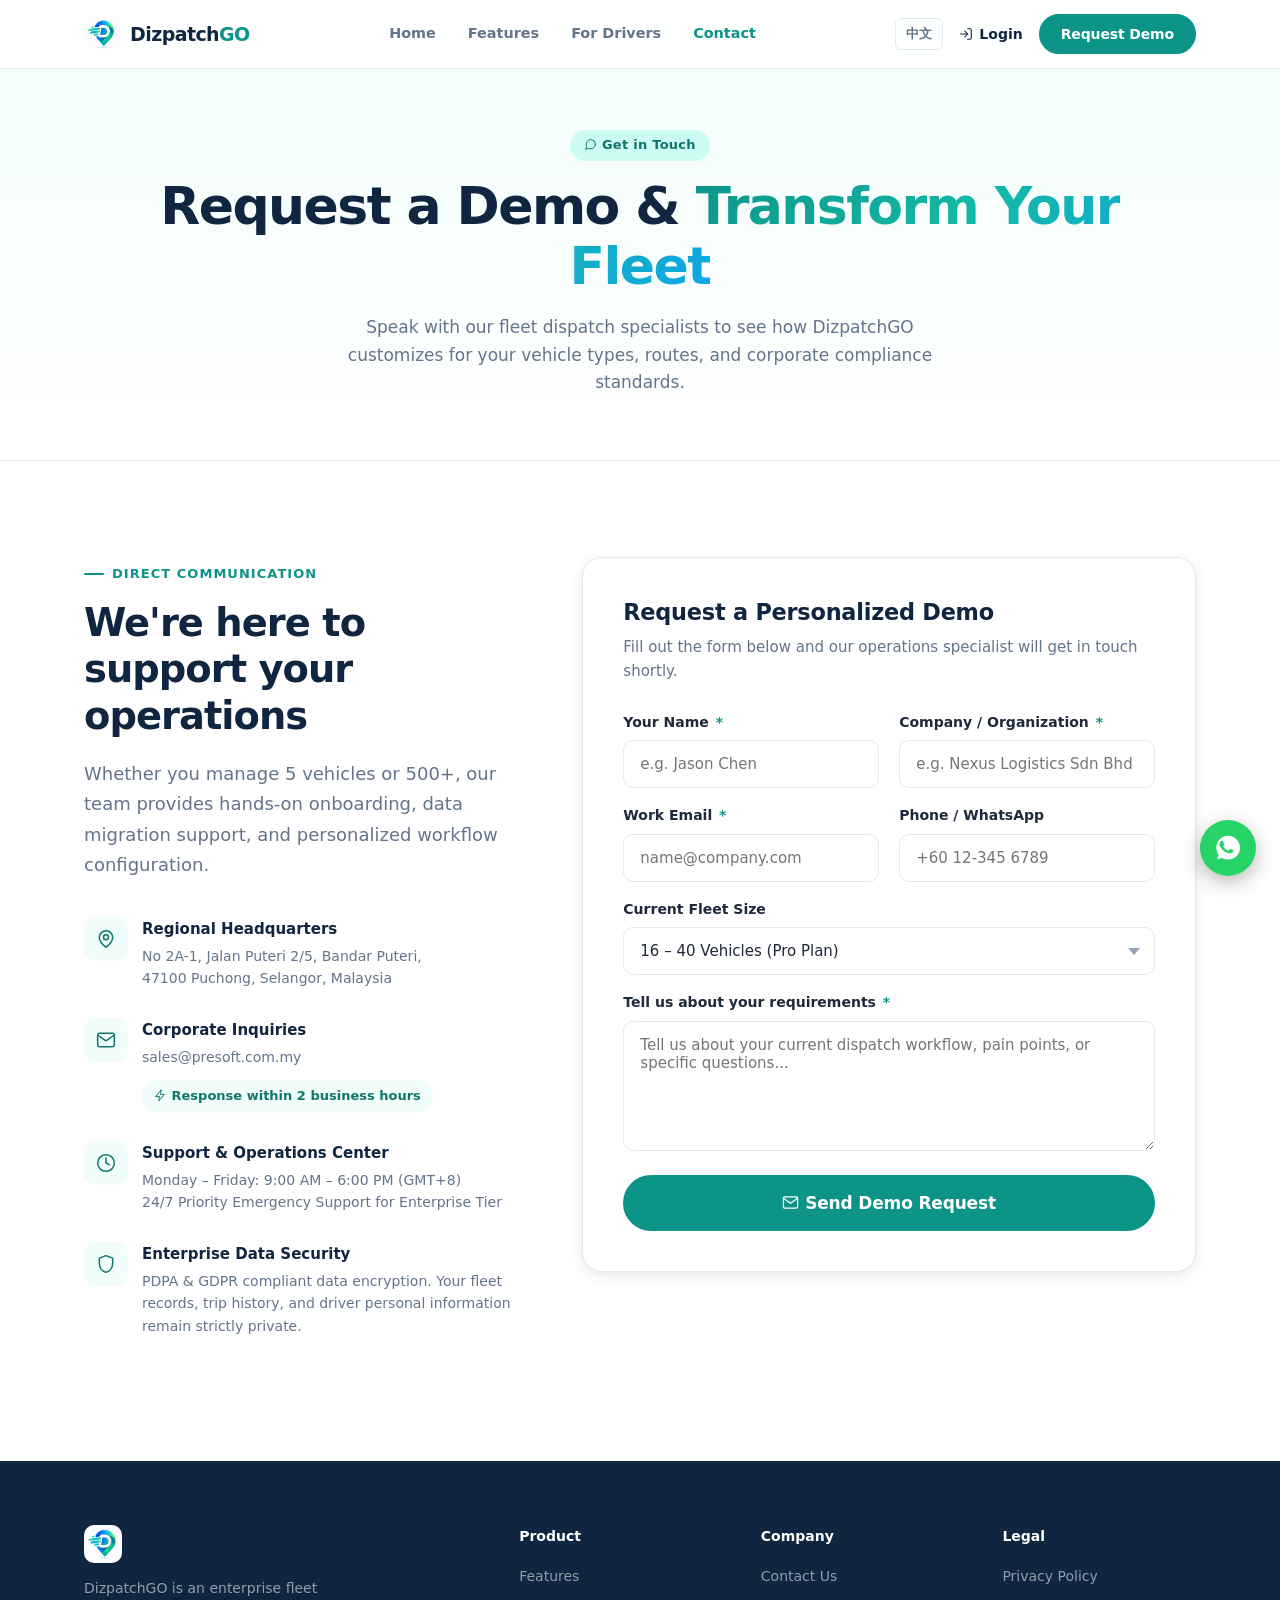
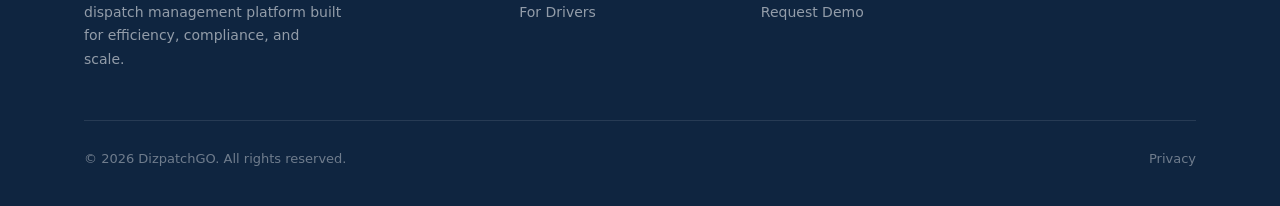
==== commit f8d48b98: "phase 3 wip" ====
--- a/contact.html
+++ b/contact.html
@@ -5,14 +5,15 @@
   <meta charset="UTF-8">
   <meta name="viewport" content="width=device-width, initial-scale=1.0">
   <meta http-equiv="X-Content-Type-Options" content="nosniff">
-  <meta http-equiv="X-Frame-Options" content="DENY">
   <meta http-equiv="Content-Security-Policy"
     content="default-src 'self'; style-src 'self' 'unsafe-inline' https://fonts.googleapis.com; font-src https://fonts.gstatic.com; script-src 'self'; img-src 'self' data:; connect-src 'self';">
   <title>Contact Us — DizpatchGO Fleet Dispatch</title>
+  <link rel="canonical" href="https://dizpatchgo.com/contact.html">
   <meta name="description"
     content="Request a live demo of DizpatchGO or get in touch with our enterprise fleet operations consulting team.">
   <meta name="robots" content="index, follow">
   <link rel="preconnect" href="https://fonts.googleapis.com">
+    <link rel="icon" type="image/png" href="assets/brandlogo.png">
   <link rel="preconnect" href="https://fonts.gstatic.com" crossorigin>
   <link href="https://fonts.googleapis.com/css2?family=Inter:wght@300;400;500;600;700;800;900&display=swap"
     rel="stylesheet">
@@ -31,6 +32,30 @@
       margin-top: 12px;
     }
   </style>
+  
+<!-- Breadcrumb Structured Data -->
+<script type="application/ld+json">
+{
+  "@context": "https://schema.org",
+  "@type": "BreadcrumbList",
+  "@id": "https://dizpatchgo.com/contact.html#breadcrumb",
+  "itemListElement": [
+    {
+      "@type": "ListItem",
+      "position": 1,
+      "name": "Home",
+      "item": "https://dizpatchgo.com/"
+    },
+    {
+      "@type": "ListItem",
+      "position": 2,
+      "name": "Contact Us",
+      "item": "https://dizpatchgo.com/contact.html"
+    }
+  ]
+}
+</script>
+
 </head>
 
 <body>
@@ -43,7 +68,7 @@
       <div class="container">
         <div class="nav-inner">
           <a href="index.html" class="nav-logo" aria-label="DizpatchGO home">
-            <img src="assets/brandlogo.png" alt="DizpatchGO Logo" class="logo-mark">
+            <img src="assets/brandlogo.png" alt="DizpatchGO Logo" class="logo-mark" width="36" height="36" decoding="async">
             <span class="logo-text">Dizpatch<span>GO</span></span>
           </a>
 
@@ -325,7 +350,7 @@
     <div class="container">
       <div class="footer-grid">
         <div class="footer-brand">
-          <img src="assets/brandlogo.png" alt="DizpatchGO Logo" class="logo-mark">
+          <img src="assets/brandlogo.png" alt="DizpatchGO Logo" class="logo-mark" loading="lazy" decoding="async" width="38" height="38">
           <p class="en">DizpatchGO is an enterprise fleet dispatch management platform built for efficiency, compliance,
             and scale.</p>
           <p class="zh">DizpatchGO 是一个专为效率、合规和规模化设计的企业车队调度管理平台。</p>
@@ -374,8 +399,7 @@
   </a>
 
 
-  <script src="js/nav.js?v=20260921"></script>
-  <script src="js/contact.js?v=20260921"></script>
+  <script src="js/nav.js?v=20260921" defer></script>
+  <script src="js/contact.js?v=20260921" defer></script>
 </body>
-
 </html>
--- a/css/style.css
+++ b/css/style.css
@@ -1,9 +1,6 @@
 /* ============================================================
    DizpatchGO — Shared Design System
    ============================================================ */
-
-/* ---------- Google Fonts ---------- */
-@import url('https://fonts.googleapis.com/css2?family=Inter:wght@300;400;500;600;700;800;900&display=swap');
 
 /* ---------- Design Tokens ---------- */
 :root {
@@ -357,7 +354,7 @@
   border-radius: 28px;
   background:
     linear-gradient(135deg, rgba(255, 255, 255, 0.90), rgba(255, 255, 255, 0.80)),
-    url('../assets/DG_banner.jpg') center center / cover no-repeat;
+    url('../assets/DG_banner.webp') center center / cover no-repeat;
   box-shadow: 0 20px 50px rgba(15, 23, 42, 0.14);
 }
 .hero-label { margin-bottom: 20px; }
@@ -833,8 +830,7 @@
   gap: 64px;
   align-items: center;
 }
-.feature-row.reversed { }
-.feature-content {}
+
 .feature-visual {
   background: linear-gradient(135deg, var(--navy) 0%, #1e3a5f 100%);
   border-radius: 20px;
@@ -1036,12 +1032,19 @@
 /* ============================================================
    SCROLL REVEAL ANIMATIONS
    ============================================================ */
+/* Content is visible by default */
 .reveal {
+  opacity: 1;
+  transform: translateY(0);
+  transition: opacity 0.6s ease, transform 0.6s ease;
+}
+/* JavaScript hides only elements waiting to animate */
+.reveal.reveal-pending {
   opacity: 0;
   transform: translateY(28px);
-  transition: opacity 0.6s ease, transform 0.6s ease;
-}
-.reveal.visible {
+}
+/* Element enters the viewport */
+.reveal.reveal-pending.visible {
   opacity: 1;
   transform: translateY(0);
 }
@@ -1231,4 +1234,27 @@
     border-radius: 10px;
   }
 }
-
+@media (prefers-reduced-motion: reduce) {
+  .reveal,
+  .reveal.reveal-pending {
+    opacity: 1;
+    transform: none;
+    transition: none;
+  }
+}
+@media (scripting: none) and (max-width: 768px) {
+  .hamburger {
+    display: none;
+  }
+
+  .mobile-menu {
+    display: flex;
+  }
+}
+/* Mobile navigation rendering optimization */
+@media (max-width: 768px) {
+  .nav {
+    backdrop-filter: blur(8px);
+    -webkit-backdrop-filter: blur(8px);
+  }
+}
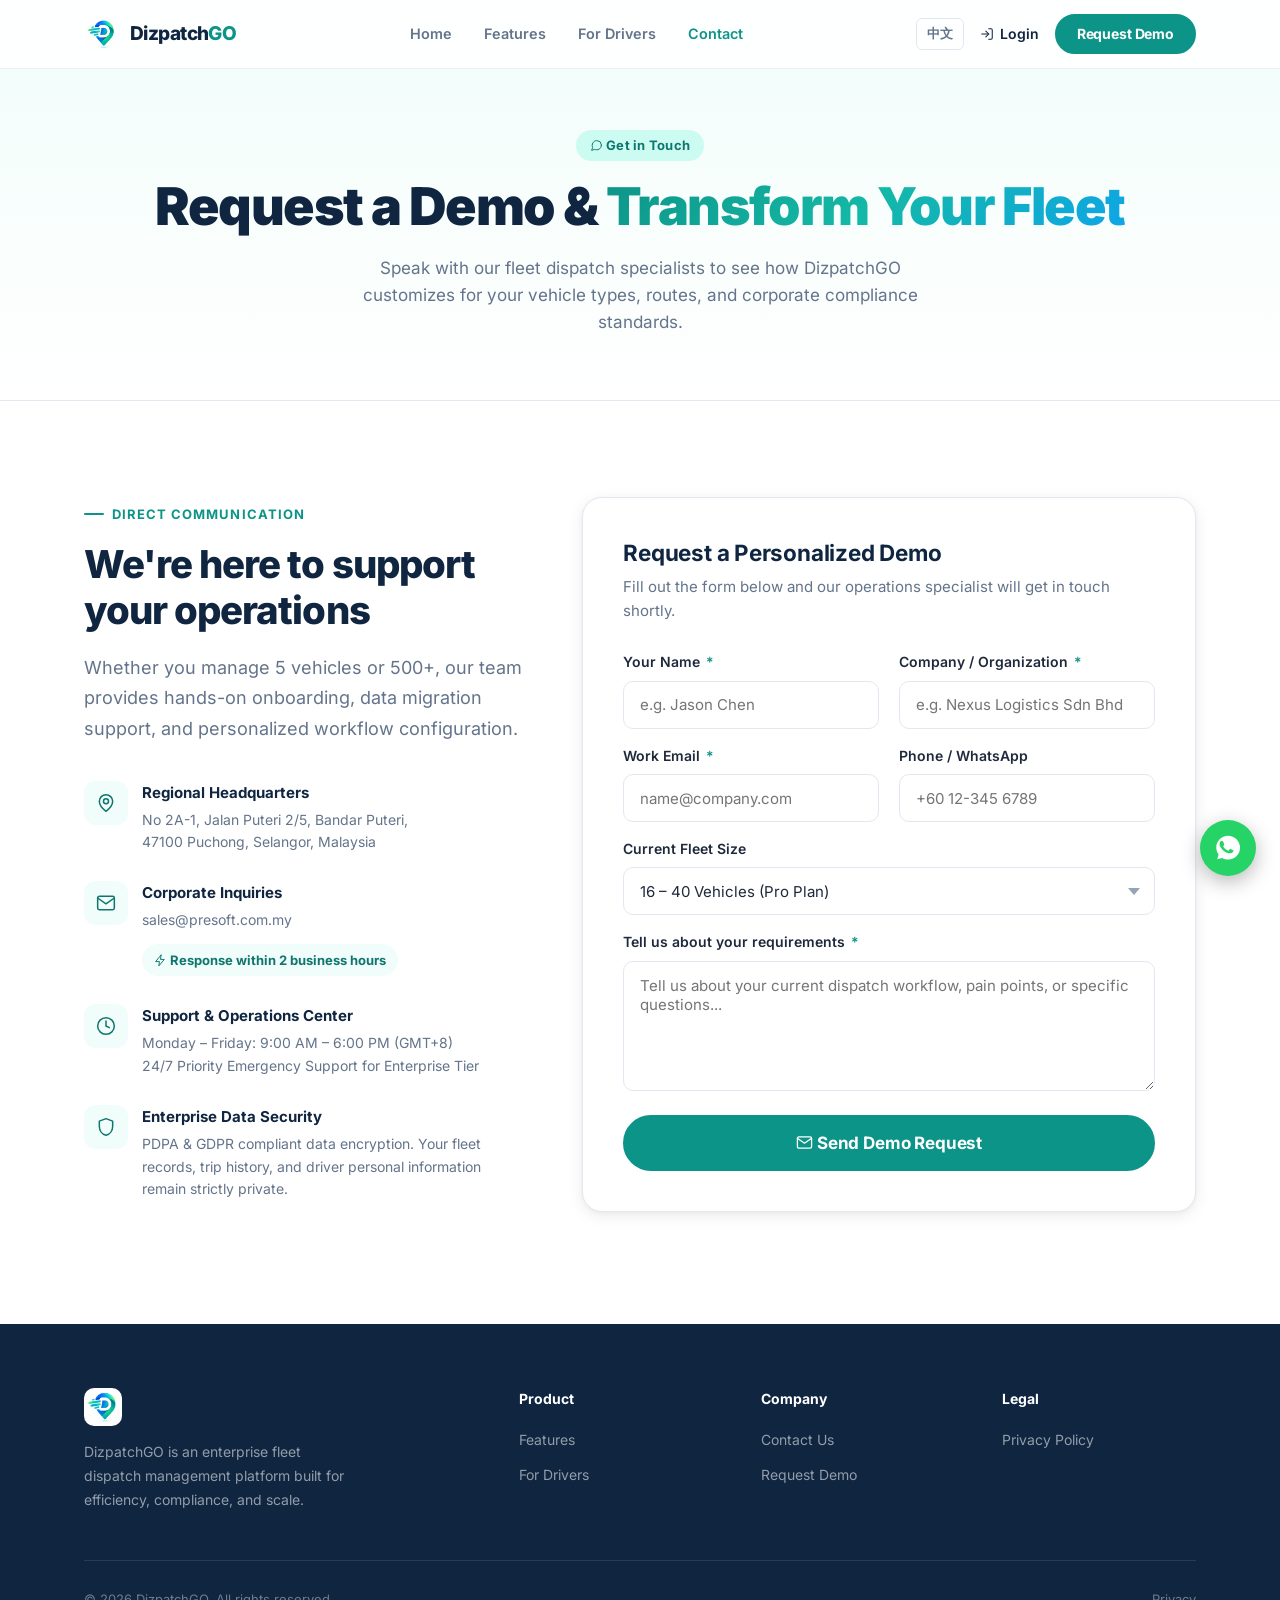
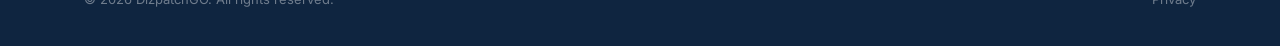
==== commit 895400ef: "update" ====
--- a/contact.html
+++ b/contact.html
@@ -6,18 +6,15 @@
   <meta name="viewport" content="width=device-width, initial-scale=1.0">
   <meta http-equiv="X-Content-Type-Options" content="nosniff">
   <meta http-equiv="Content-Security-Policy"
-    content="default-src 'self'; style-src 'self' 'unsafe-inline' https://fonts.googleapis.com; font-src https://fonts.gstatic.com; script-src 'self'; img-src 'self' data:; connect-src 'self';">
+    content="default-src 'self'; style-src 'self' 'unsafe-inline'; font-src 'self'; script-src 'self'; img-src 'self' data:; connect-src 'self';">
   <title>Contact Us — DizpatchGO Fleet Dispatch</title>
   <link rel="canonical" href="https://dizpatchgo.com/contact.html">
   <meta name="description"
     content="Request a live demo of DizpatchGO or get in touch with our enterprise fleet operations consulting team.">
   <meta name="robots" content="index, follow">
-  <link rel="preconnect" href="https://fonts.googleapis.com">
-    <link rel="icon" type="image/png" href="assets/brandlogo.png">
-  <link rel="preconnect" href="https://fonts.gstatic.com" crossorigin>
-  <link href="https://fonts.googleapis.com/css2?family=Inter:wght@300;400;500;600;700;800;900&display=swap"
-    rel="stylesheet">
-  <link rel="stylesheet" href="css/style.css?v=20260921">
+    <link rel="icon" type="image/png" href="assets/brandlogo-128.png">
+  <link rel="preload" href="assets/fonts/inter/inter-latin-v20.woff2" as="font" type="font/woff2" crossorigin>
+  <link rel="stylesheet" href="css/style.css?v=20261029-fonts">
   <style>
     .contact-badge-pill {
       display: inline-flex;
@@ -68,7 +65,7 @@
       <div class="container">
         <div class="nav-inner">
           <a href="index.html" class="nav-logo" aria-label="DizpatchGO home">
-            <img src="assets/brandlogo.png" alt="DizpatchGO Logo" class="logo-mark" width="36" height="36" decoding="async">
+            <img src="assets/brandlogo-128.png" alt="DizpatchGO Logo" class="logo-mark" width="36" height="36" decoding="async">
             <span class="logo-text">Dizpatch<span>GO</span></span>
           </a>
 
@@ -350,7 +347,7 @@
     <div class="container">
       <div class="footer-grid">
         <div class="footer-brand">
-          <img src="assets/brandlogo.png" alt="DizpatchGO Logo" class="logo-mark" loading="lazy" decoding="async" width="38" height="38">
+          <img src="assets/brandlogo-128.png" alt="DizpatchGO Logo" class="logo-mark" loading="lazy" decoding="async" width="38" height="38">
           <p class="en">DizpatchGO is an enterprise fleet dispatch management platform built for efficiency, compliance,
             and scale.</p>
           <p class="zh">DizpatchGO 是一个专为效率、合规和规模化设计的企业车队调度管理平台。</p>
--- a/css/style.css
+++ b/css/style.css
@@ -1,6 +1,16 @@
 /* ============================================================
    DizpatchGO — Shared Design System
    ============================================================ */
+
+/* ---------- Self-hosted Inter (Google Fonts v20, SIL OFL 1.1) ---------- */
+@font-face {
+  font-family: 'Inter';
+  font-style: normal;
+  font-weight: 400 900;
+  font-display: swap;
+  src: url('../assets/fonts/inter/inter-latin-v20.woff2') format('woff2');
+  unicode-range: U+0000-00FF, U+0131, U+0152-0153, U+02BB-02BC, U+02C6, U+02DA, U+02DC, U+0304, U+0308, U+0329, U+2000-206F, U+20AC, U+2122, U+2191, U+2193, U+2212, U+2215, U+FEFF, U+FFFD;
+}
 
 /* ---------- Design Tokens ---------- */
 :root {
@@ -593,6 +603,21 @@
 .step-item p  { font-size: 0.875rem; color: var(--muted); line-height: 1.65; }
 
 /* ============================================================
+   HOMEPAGE FAQ
+   ============================================================ */
+.home-faq { background: var(--bg-subtle); }
+.home-faq-grid { gap: 24px; }
+.home-faq-item {
+  background: var(--card);
+  border: 1px solid var(--border);
+  border-radius: var(--radius);
+  padding: 28px;
+}
+.home-faq-item h3 { font-size: 1.05rem; font-weight: 700; color: var(--navy); margin-bottom: 10px; }
+.home-faq-item p { font-size: 0.9rem; color: var(--muted); line-height: 1.65; }
+.home-faq-item a { color: var(--teal-dark); text-decoration: underline; }
+
+/* ============================================================
    CTA BANNER
    ============================================================ */
 .cta-banner {
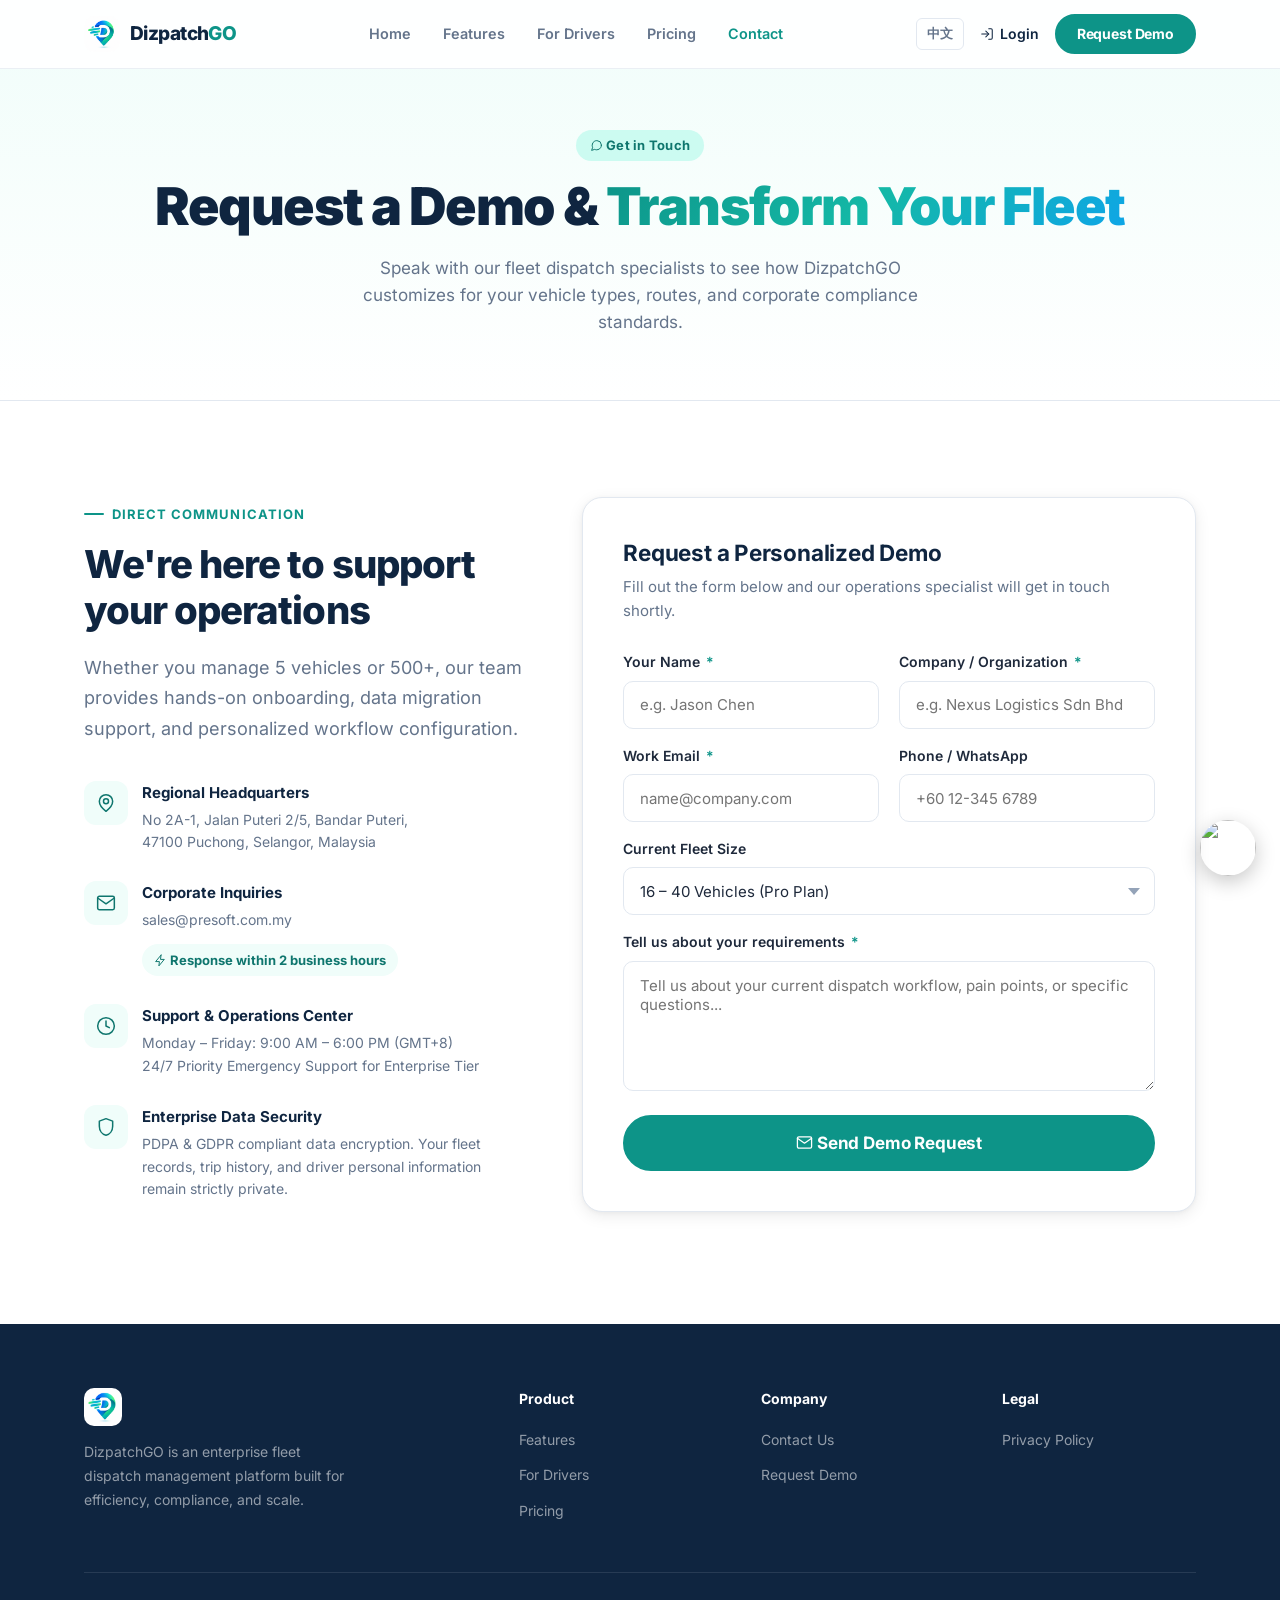
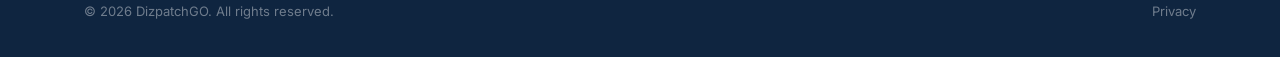
==== commit 9c49587f: "optimization" ====
--- a/contact.html
+++ b/contact.html
@@ -12,7 +12,7 @@
   <meta name="description"
     content="Request a live demo of DizpatchGO or get in touch with our enterprise fleet operations consulting team.">
   <meta name="robots" content="index, follow">
-    <link rel="icon" type="image/png" href="assets/brandlogo-128.png">
+    <link rel="icon" type="image/png" sizes="64x64" href="assets/favicon.png">
   <link rel="preload" href="assets/fonts/inter/inter-latin-v20.woff2" as="font" type="font/woff2" crossorigin>
   <link rel="stylesheet" href="css/style.css?v=20261029-fonts">
   <style>
@@ -61,25 +61,26 @@
      NAVIGATION
 ═══════════════════════════════════════════════════ -->
   <header>
-    <nav class="nav" role="navigation" aria-label="Main navigation">
+    <nav class="nav" aria-label="Main navigation">
       <div class="container">
         <div class="nav-inner">
           <a href="index.html" class="nav-logo" aria-label="DizpatchGO home">
-            <img src="assets/brandlogo-128.png" alt="DizpatchGO Logo" class="logo-mark" width="36" height="36" decoding="async">
+            <img src="assets/brandlogo-128.png" alt="" class="logo-mark" width="36" height="36" decoding="async">
             <span class="logo-text">Dizpatch<span>GO</span></span>
           </a>
 
-          <div class="nav-links" role="menubar">
-            <a href="index.html" role="menuitem">
+          <div class="nav-links">
+            <a href="index.html">
               <span class="en">Home</span><span class="zh">首页</span>
             </a>
-            <a href="features.html" role="menuitem">
+            <a href="features.html">
               <span class="en">Features</span><span class="zh">功能</span>
             </a>
-            <a href="for-drivers.html" role="menuitem">
+            <a href="for-drivers.html">
               <span class="en">For Drivers</span><span class="zh">司机专区</span>
             </a>
-            <a href="contact.html" class="active" role="menuitem">
+            <a href="pricing.html"><span class="en">Pricing</span><span class="zh">价格</span></a>
+            <a href="contact.html" class="active">
               <span class="en">Contact</span><span class="zh">联系我们</span>
             </a>
           </div>
@@ -98,11 +99,12 @@
           </button>
         </div>
       </div>
-      <div class="mobile-menu" id="mobileMenu" role="menu">
-        <a href="index.html" role="menuitem"><span class="en">Home</span><span class="zh">首页</span></a>
-        <a href="features.html" role="menuitem"><span class="en">Features</span><span class="zh">功能</span></a>
-        <a href="for-drivers.html" role="menuitem"><span class="en">For Drivers</span><span class="zh">司机专区</span></a>
-        <a href="contact.html" role="menuitem"><span class="en">Contact</span><span class="zh">联系我们</span></a>
+      <div class="mobile-menu" id="mobileMenu">
+        <a href="index.html"><span class="en">Home</span><span class="zh">首页</span></a>
+        <a href="features.html"><span class="en">Features</span><span class="zh">功能</span></a>
+        <a href="for-drivers.html"><span class="en">For Drivers</span><span class="zh">司机专区</span></a>
+        <a href="pricing.html"><span class="en">Pricing</span><span class="zh">价格</span></a>
+        <a href="contact.html"><span class="en">Contact</span><span class="zh">联系我们</span></a>
         <button class="lang-switch" id="mobileLangSwitchBtn" type="button"
           style="margin-top:8px;padding:8px 0;text-align:left;background:none;border:none;color:var(--teal);font-weight:700;">Switch
           to 中文</button>
@@ -164,7 +166,7 @@
             <div class="contact-info-item">
               <div class="contact-icon" aria-hidden="true"><svg class="icon-svg" style="display:inline-block;width:1em;height:1em;vertical-align:-0.15em;flex-shrink:0;" viewBox="0 0 24 24" fill="none" stroke="currentColor" stroke-width="1.8" stroke-linecap="round" stroke-linejoin="round" aria-hidden="true" focusable="false"><path d="M20 10c0 6-8 12-8 12s-8-6-8-12a8 8 0 0 1 16 0Z"/><circle cx="12" cy="10" r="3"/></svg></div>
               <div>
-                <h4><span class="en">Regional Headquarters</span><span class="zh">区域总部地址</span></h4>
+                <h3><span class="en">Regional Headquarters</span><span class="zh">区域总部地址</span></h3>
                 <p>
                   No 2A-1, Jalan Puteri 2/5, Bandar Puteri,<br>
                   47100 Puchong, Selangor, Malaysia
@@ -175,7 +177,7 @@
             <div class="contact-info-item">
               <div class="contact-icon" aria-hidden="true"><svg class="icon-svg" style="display:inline-block;width:1em;height:1em;vertical-align:-0.15em;flex-shrink:0;" viewBox="0 0 24 24" fill="none" stroke="currentColor" stroke-width="1.8" stroke-linecap="round" stroke-linejoin="round" aria-hidden="true" focusable="false"><rect x="2" y="4" width="20" height="16" rx="2"/><path d="m22 6-10 7L2 6"/></svg></div>
               <div>
-                <h4><span class="en">Corporate Inquiries</span><span class="zh">商务合作邮箱</span></h4>
+                <h3><span class="en">Corporate Inquiries</span><span class="zh">商务合作邮箱</span></h3>
                 <p>sales@presoft.com.my</p>
                 <span class="contact-badge-pill">
                   <span class="en"><svg class="icon-svg" style="display:inline-block;width:1em;height:1em;vertical-align:-0.15em;flex-shrink:0;" viewBox="0 0 24 24" fill="none" stroke="currentColor" stroke-width="1.8" stroke-linecap="round" stroke-linejoin="round" aria-hidden="true" focusable="false"><path d="M13 2 3 14h7l-1 8 10-12h-7l1-8Z"/></svg> Response within 2 business hours</span>
@@ -187,7 +189,7 @@
             <div class="contact-info-item">
               <div class="contact-icon" aria-hidden="true"><svg class="icon-svg" style="display:inline-block;width:1em;height:1em;vertical-align:-0.15em;flex-shrink:0;" viewBox="0 0 24 24" fill="none" stroke="currentColor" stroke-width="1.8" stroke-linecap="round" stroke-linejoin="round" aria-hidden="true" focusable="false"><circle cx="12" cy="12" r="10"/><path d="M12 6v6l4 2"/></svg></div>
               <div>
-                <h4><span class="en">Support &amp; Operations Center</span><span class="zh">技术支持与运营中心</span></h4>
+                <h3><span class="en">Support &amp; Operations Center</span><span class="zh">技术支持与运营中心</span></h3>
                 <p>
                   <span class="en">Monday – Friday: 9:00 AM – 6:00 PM (GMT+8)<br>24/7 Priority Emergency Support for
                     Enterprise Tier</span>
@@ -199,7 +201,7 @@
             <div class="contact-info-item">
               <div class="contact-icon" aria-hidden="true"><svg class="icon-svg" style="display:inline-block;width:1em;height:1em;vertical-align:-0.15em;flex-shrink:0;" viewBox="0 0 24 24" fill="none" stroke="currentColor" stroke-width="1.8" stroke-linecap="round" stroke-linejoin="round" aria-hidden="true" focusable="false"><path d="M12 2 4 5v6c0 5.25 3.4 9.74 8 11 4.6-1.26 8-5.75 8-11V5Z"/></svg></div>
               <div>
-                <h4><span class="en">Enterprise Data Security</span><span class="zh">企业级数据隐私安全</span></h4>
+                <h3><span class="en">Enterprise Data Security</span><span class="zh">企业级数据隐私安全</span></h3>
                 <p>
                   <span class="en">PDPA &amp; GDPR compliant data encryption. Your fleet records, trip history, and
                     driver personal information remain strictly private.</span>
@@ -343,7 +345,7 @@
   <!-- ═══════════════════════════════════════════════════
      FOOTER
 ═══════════════════════════════════════════════════ -->
-  <footer class="footer" role="contentinfo">
+  <footer class="footer">
     <div class="container">
       <div class="footer-grid">
         <div class="footer-brand">
@@ -353,24 +355,25 @@
           <p class="zh">DizpatchGO 是一个专为效率、合规和规模化设计的企业车队调度管理平台。</p>
         </div>
         <div class="footer-col">
-          <h4 class="en">Product</h4>
-          <h4 class="zh">产品</h4>
+          <h2 class="en">Product</h2>
+          <h2 class="zh">产品</h2>
           <ul>
             <li><a href="features.html"><span class="en">Features</span><span class="zh">功能</span></a></li>
             <li><a href="for-drivers.html"><span class="en">For Drivers</span><span class="zh">司机专区</span></a></li>
+            <li><a href="pricing.html"><span class="en">Pricing</span><span class="zh">价格</span></a></li>
           </ul>
         </div>
         <div class="footer-col">
-          <h4 class="en">Company</h4>
-          <h4 class="zh">公司</h4>
+          <h2 class="en">Company</h2>
+          <h2 class="zh">公司</h2>
           <ul>
             <li><a href="contact.html"><span class="en">Contact Us</span><span class="zh">联系我们</span></a></li>
             <li><a href="contact.html"><span class="en">Request Demo</span><span class="zh">申请演示</span></a></li>
           </ul>
         </div>
         <div class="footer-col">
-          <h4 class="en">Legal</h4>
-          <h4 class="zh">法律</h4>
+          <h2 class="en">Legal</h2>
+          <h2 class="zh">法律</h2>
           <ul>
             <li><a href="privacy-policy.html"><span class="en">Privacy Policy</span><span class="zh">隐私政策</span></a></li>
           </ul>
@@ -387,16 +390,12 @@
   </footer>
 
   <!-- Floating WhatsApp Button -->
-  <a href="https://wa.link/zyk4vm" class="whatsapp-float" target="_blank" rel="noopener" aria-label="Chat with us on WhatsApp"
-     style="position:fixed;right:24px;bottom:24px;width:56px;height:56px;min-width:56px;min-height:56px;border-radius:50%;background:#25d366;display:flex;align-items:center;justify-content:center;box-shadow:0 6px 20px rgba(0,0,0,.28);z-index:999;line-height:0;">
-    <svg viewBox="0 0 32 32" aria-hidden="true" focusable="false" style="display:block;width:30px;height:30px;flex-shrink:0;">
-      <path fill="#fff" d="M16 3C9.1 3 3.5 8.6 3.5 15.5c0 2.7.9 5.3 2.5 7.4L4.5 28l5.3-1.4c2 1.1 4.3 1.7 6.6 1.7 6.9 0 12.5-5.6 12.5-12.5S22.9 3 16 3z"/>
-      <path fill="#25d366" d="M21.4 18.2c-.4-.2-2.2-1.1-2.6-1.2-.3-.1-.6-.2-.9.2-.3.4-1 1.2-1.2 1.4-.2.2-.4.3-.8.1-2.1-1.1-3.5-1.9-4.9-4.3-.4-.6.4-.6 1-1.9.1-.3 0-.5-.1-.7-.1-.2-.8-2-1.2-2.7-.3-.7-.6-.6-.8-.6h-.7c-.3 0-.6.1-.9.4-.3.3-1.3 1.3-1.3 3 0 1.8 1.3 3.5 1.5 3.7.2.3 2.4 3.7 5.9 5.1 3.5 1.3 3.5.9 4.6.8 1.2-.1 2.2-.9 2.5-1.7.3-.7.3-1.4.2-1.6-.1-.2-.4-.3-.5-.3z"/>
-    </svg>
+  <a href="https://wa.link/zyk4vm" class="whatsapp-float" target="_blank" rel="noopener" aria-label="Chat with us on WhatsApp">
+    <img src="assets/whatsapp-icon.webp" width="56" height="56" alt="" aria-hidden="true">
   </a>
 
 
   <script src="js/nav.js?v=20260921" defer></script>
   <script src="js/contact.js?v=20260921" defer></script>
 </body>
-</html>+</html>
--- a/css/style.css
+++ b/css/style.css
@@ -39,6 +39,7 @@
 /* ---------- Reset & Base ---------- */
 *, *::before, *::after { box-sizing: border-box; margin: 0; padding: 0; }
 html { scroll-behavior: smooth; font-size: 16px; }
+:target { scroll-margin-top: 84px; }
 body {
   font-family: 'Inter', system-ui, -apple-system, sans-serif;
   color: var(--text);
@@ -570,6 +571,7 @@
 /* ============================================================
    HOW IT WORKS
    ============================================================ */
+.workflow-steps { list-style: none; margin: 0; padding: 0; }
 .how-steps { display: grid; grid-template-columns: repeat(3, 1fr); gap: 0; position: relative; }
 .how-steps::before {
   content: '';
@@ -666,7 +668,7 @@
   margin-bottom: 14px;
 }
 .footer-brand p { font-size: 0.875rem; color: rgba(255,255,255,.55); line-height: 1.7; max-width: 260px; }
-.footer-col h4 { font-size: 0.875rem; font-weight: 700; color: #fff; margin-bottom: 16px; }
+.footer-col h2 { font-size: 0.875rem; font-weight: 700; color: #fff; margin-bottom: 16px; }
 .footer-col ul { display: flex; flex-direction: column; gap: 10px; }
 .footer-col ul li a {
   font-size: 0.875rem;
@@ -1025,7 +1027,7 @@
   font-size: 1.25rem;
   flex-shrink: 0;
 }
-.contact-info-item h4 { font-size: 0.9375rem; font-weight: 700; color: var(--navy); margin-bottom: 4px; }
+.contact-info-item h3 { font-size: 0.9375rem; font-weight: 700; color: var(--navy); margin-bottom: 4px; }
 .contact-info-item p  { font-size: 0.875rem; color: var(--muted); line-height: 1.6; }
 
 .form-card { background: #fff; border: 1px solid var(--border); border-radius: 20px; padding: 40px; box-shadow: var(--shadow); }
@@ -1092,6 +1094,8 @@
   .hero-visual { order: -1; }
   .feature-row { grid-template-columns: 1fr; gap: 40px; }
   .contact-grid { grid-template-columns: 1fr; }
+  .nav-links, .nav-cta { display: none; }
+  .hamburger { display: flex; }
 }
 @media (max-width: 768px) {
   .section { padding: 64px 0; }
@@ -1100,16 +1104,17 @@
   .how-steps::before { display: none; }
   .cta-banner { padding: 48px 28px; }
   .cta-banner-actions { flex-direction: column; }
-  .nav-links, .nav-cta { display: none; }
-  .hamburger { display: flex; }
   .pricing-card { padding: 28px 24px; }
   .form-card { padding: 28px 24px; }
   .form-grid { grid-template-columns: 1fr; }
   .footer-grid { grid-template-columns: 1fr; gap: 32px; }
   .footer-bottom { flex-direction: column; text-align: center; }
-  .hero-stats { flex-direction: column; gap: 16px; align-items: flex-start; }
+  .hero-visual { display: none; }
   .hero-badge { display: none; }
   .dashboard-mock { aspect-ratio: 4/3; }
+}
+@media (max-width: 767px) {
+  .hero-stats { flex-direction: column; gap: 16px; align-items: flex-start; }
 }
 @media (max-width: 480px) {
   .container { padding: 0 16px; }
@@ -1184,7 +1189,8 @@
   width: 56px;
   height: 56px;
   border-radius: 50%;
-  background: #25d366;
+  background: transparent;
+  overflow: hidden;
   display: flex;
   align-items: center;
   justify-content: center;
@@ -1193,19 +1199,17 @@
   transition: var(--transition);
 }
 .whatsapp-float:hover {
-  background: #1ebe5a;
   transform: translateY(-3px);
   box-shadow: 0 10px 26px rgba(0,0,0,.28);
 }
-.whatsapp-float svg {
-  width: 30px;
-  height: 30px;
-  fill: #fff;
+.whatsapp-float img {
+  width: 100%;
+  height: 100%;
+  object-fit: cover;
   display: block;
 }
 @media (max-width: 480px) {
   .whatsapp-float { right: 16px; bottom: 16px; width: 52px; height: 52px; }
-  .whatsapp-float svg { width: 28px; height: 28px; }
 }
 
 /* ---------- Promotional Video Section ---------- */
@@ -1267,7 +1271,7 @@
     transition: none;
   }
 }
-@media (scripting: none) and (max-width: 768px) {
+@media (scripting: none) and (max-width: 1024px) {
   .hamburger {
     display: none;
   }
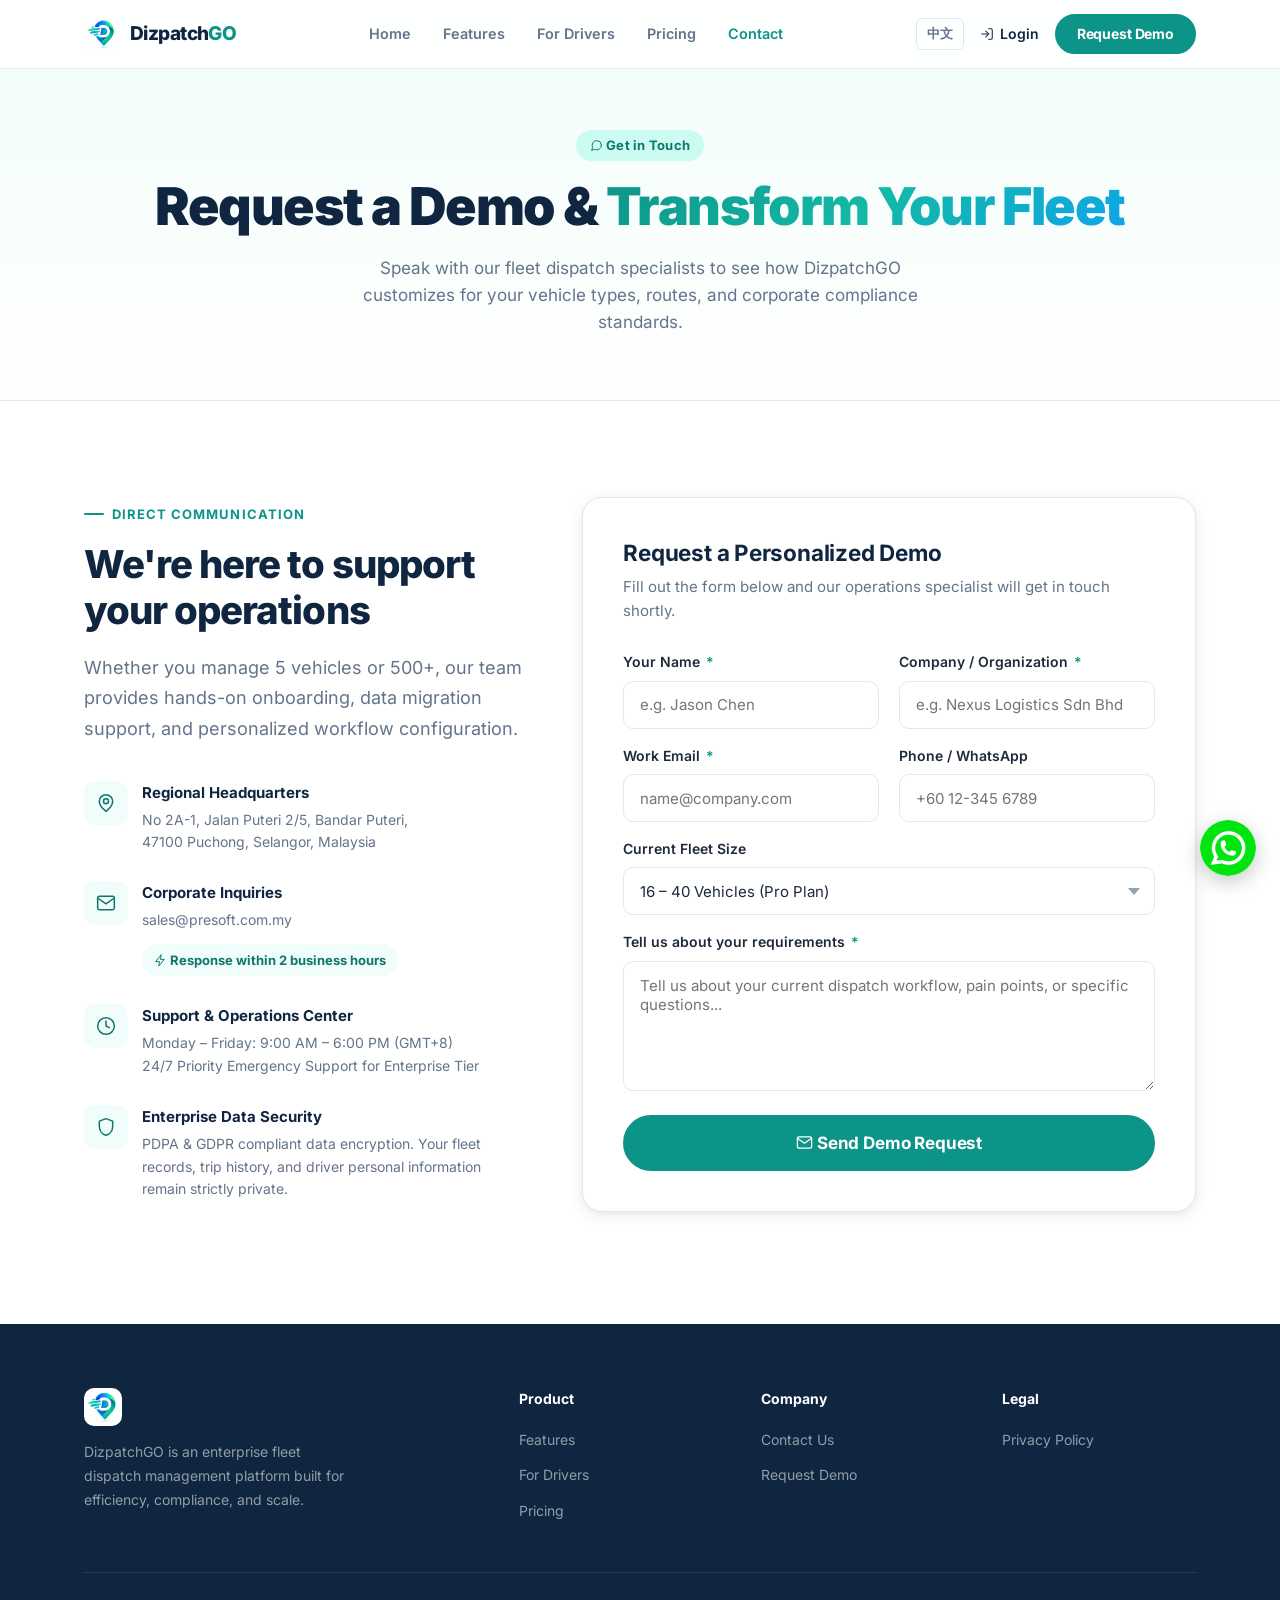
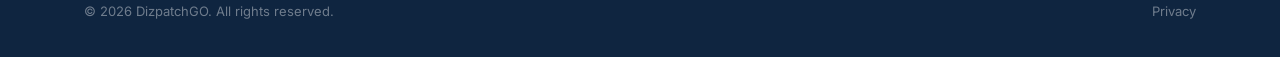
==== commit d28f54cd: "." ====
--- a/contact.html
+++ b/contact.html
@@ -64,13 +64,13 @@
     <nav class="nav" aria-label="Main navigation">
       <div class="container">
         <div class="nav-inner">
-          <a href="index.html" class="nav-logo" aria-label="DizpatchGO home">
+          <a href="/" class="nav-logo" aria-label="DizpatchGO home">
             <img src="assets/brandlogo-128.png" alt="" class="logo-mark" width="36" height="36" decoding="async">
             <span class="logo-text">Dizpatch<span>GO</span></span>
           </a>
 
           <div class="nav-links">
-            <a href="index.html">
+            <a href="/">
               <span class="en">Home</span><span class="zh">首页</span>
             </a>
             <a href="features.html">
@@ -100,7 +100,7 @@
         </div>
       </div>
       <div class="mobile-menu" id="mobileMenu">
-        <a href="index.html"><span class="en">Home</span><span class="zh">首页</span></a>
+        <a href="/"><span class="en">Home</span><span class="zh">首页</span></a>
         <a href="features.html"><span class="en">Features</span><span class="zh">功能</span></a>
         <a href="for-drivers.html"><span class="en">For Drivers</span><span class="zh">司机专区</span></a>
         <a href="pricing.html"><span class="en">Pricing</span><span class="zh">价格</span></a>
@@ -391,7 +391,7 @@
 
   <!-- Floating WhatsApp Button -->
   <a href="https://wa.link/zyk4vm" class="whatsapp-float" target="_blank" rel="noopener" aria-label="Chat with us on WhatsApp">
-    <img src="assets/whatsapp-icon.webp" width="56" height="56" alt="" aria-hidden="true">
+    <img src="assets/whatsapp-icon.webp?v=7d0df9a7708d" width="56" height="56" alt="" aria-hidden="true">
   </a>
 
 
--- a/css/style.css
+++ b/css/style.css
@@ -421,6 +421,11 @@
 .dash-dot:nth-child(1) { background: #ff5f56; }
 .dash-dot:nth-child(2) { background: #ffbd2e; }
 .dash-dot:nth-child(3) { background: #27c93f; }
+.dash-demo-label {
+  margin-left: 8px;
+  font-size: 0.75rem;
+  color: #cbd5e1;
+}
 
 .dash-body { display: flex; height: calc(100% - 44px); }
 .dash-sidebar {
